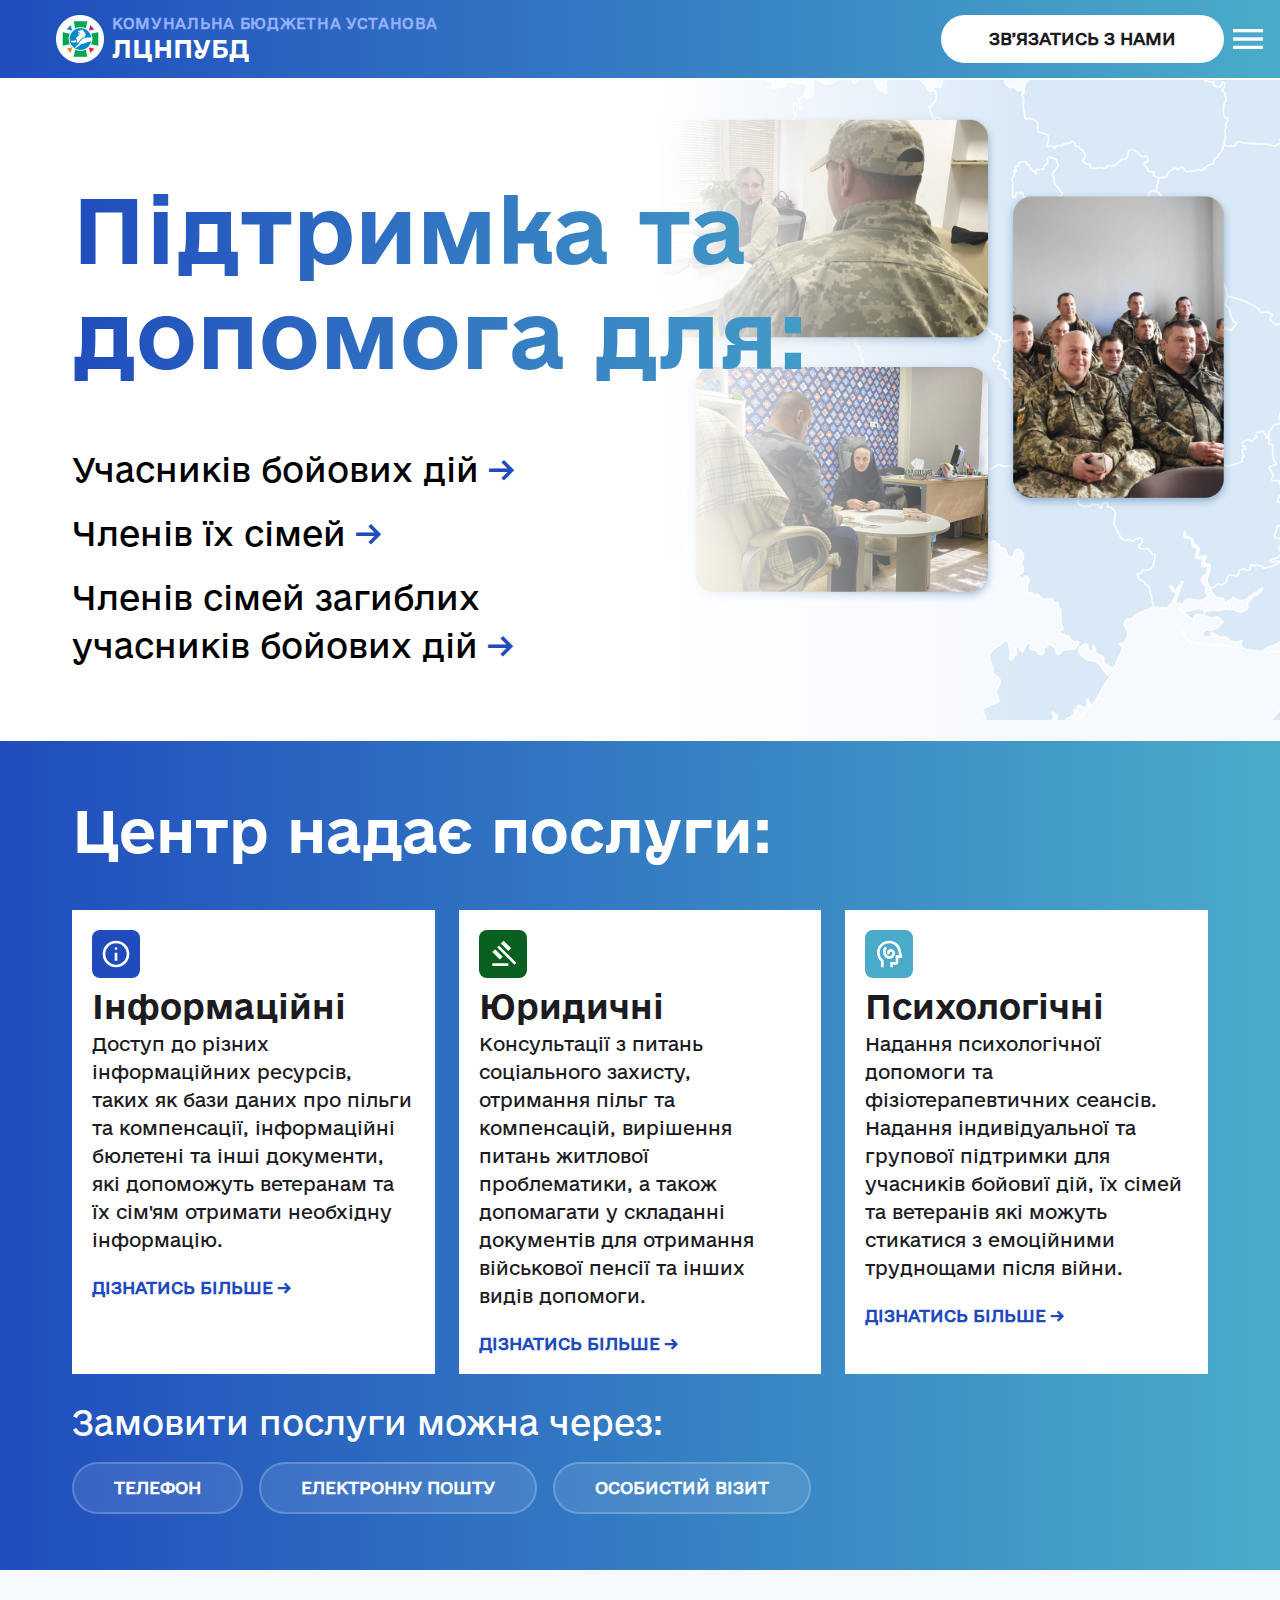
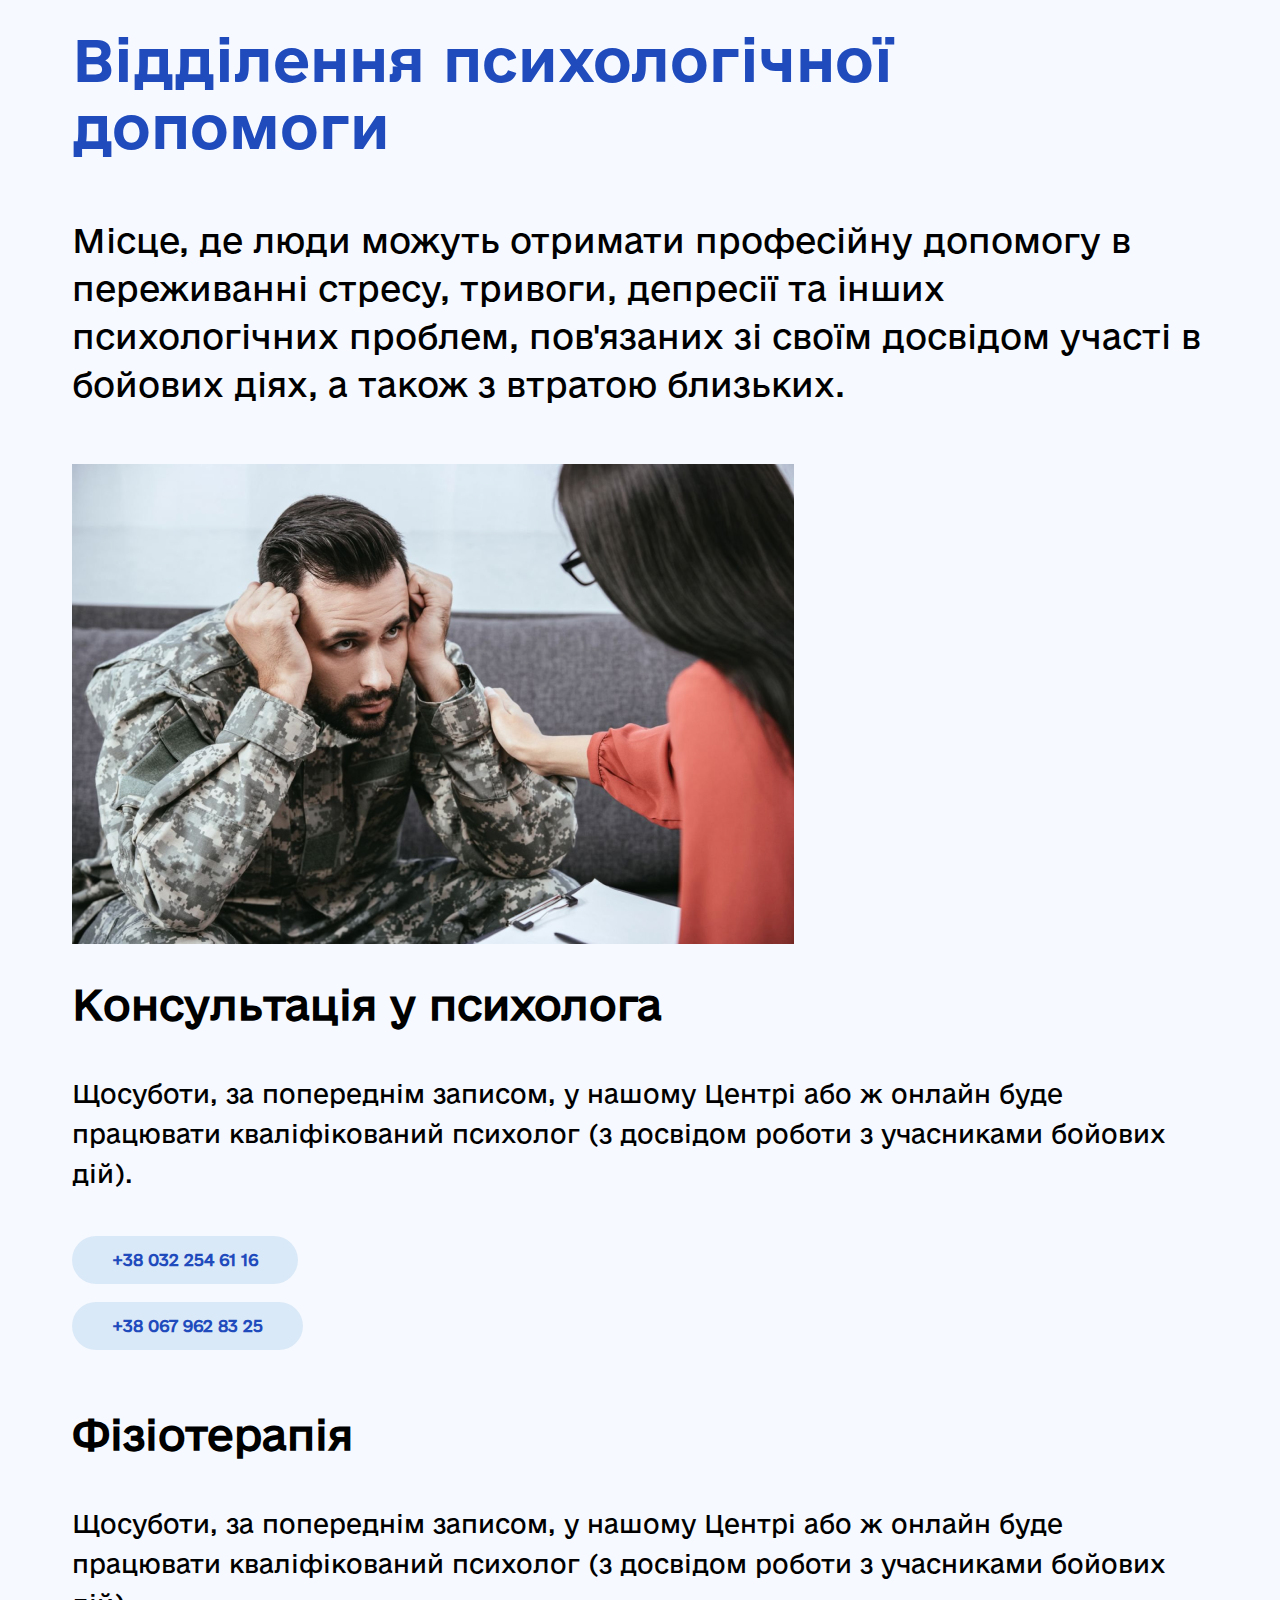
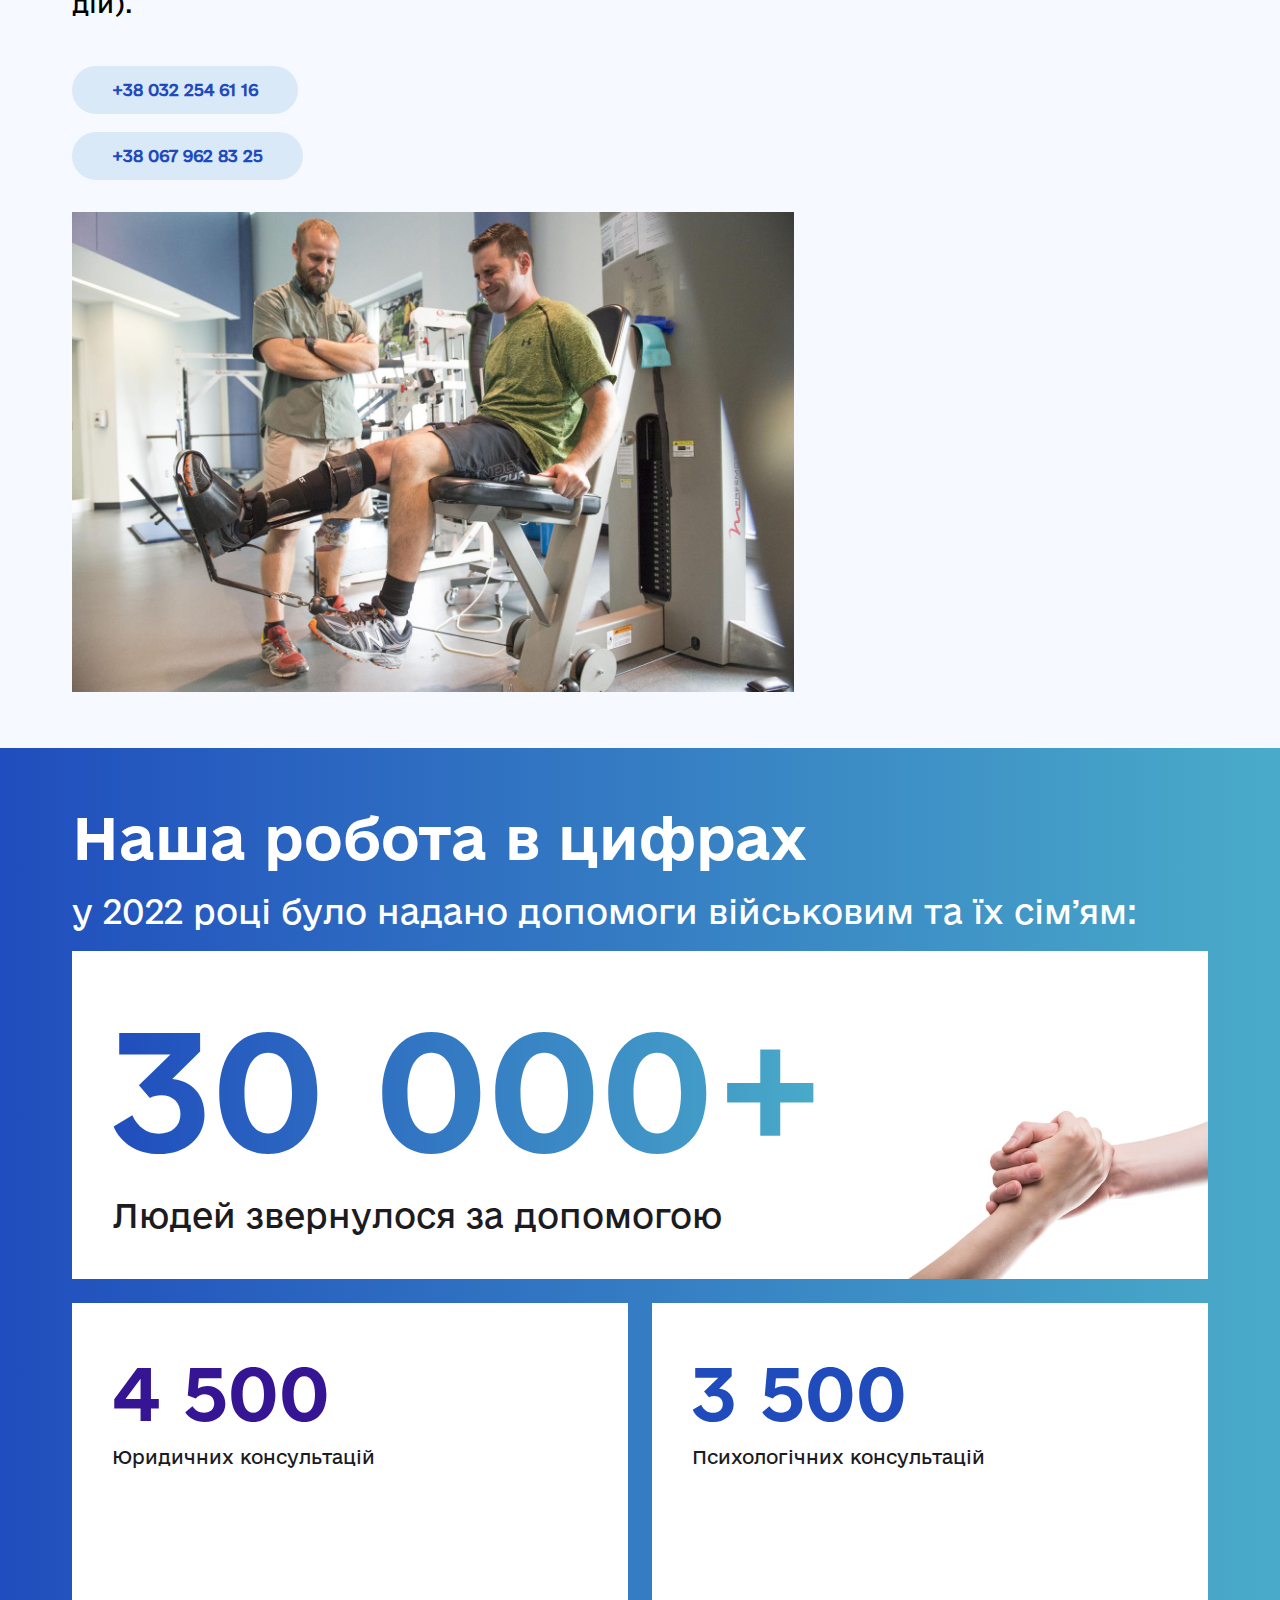
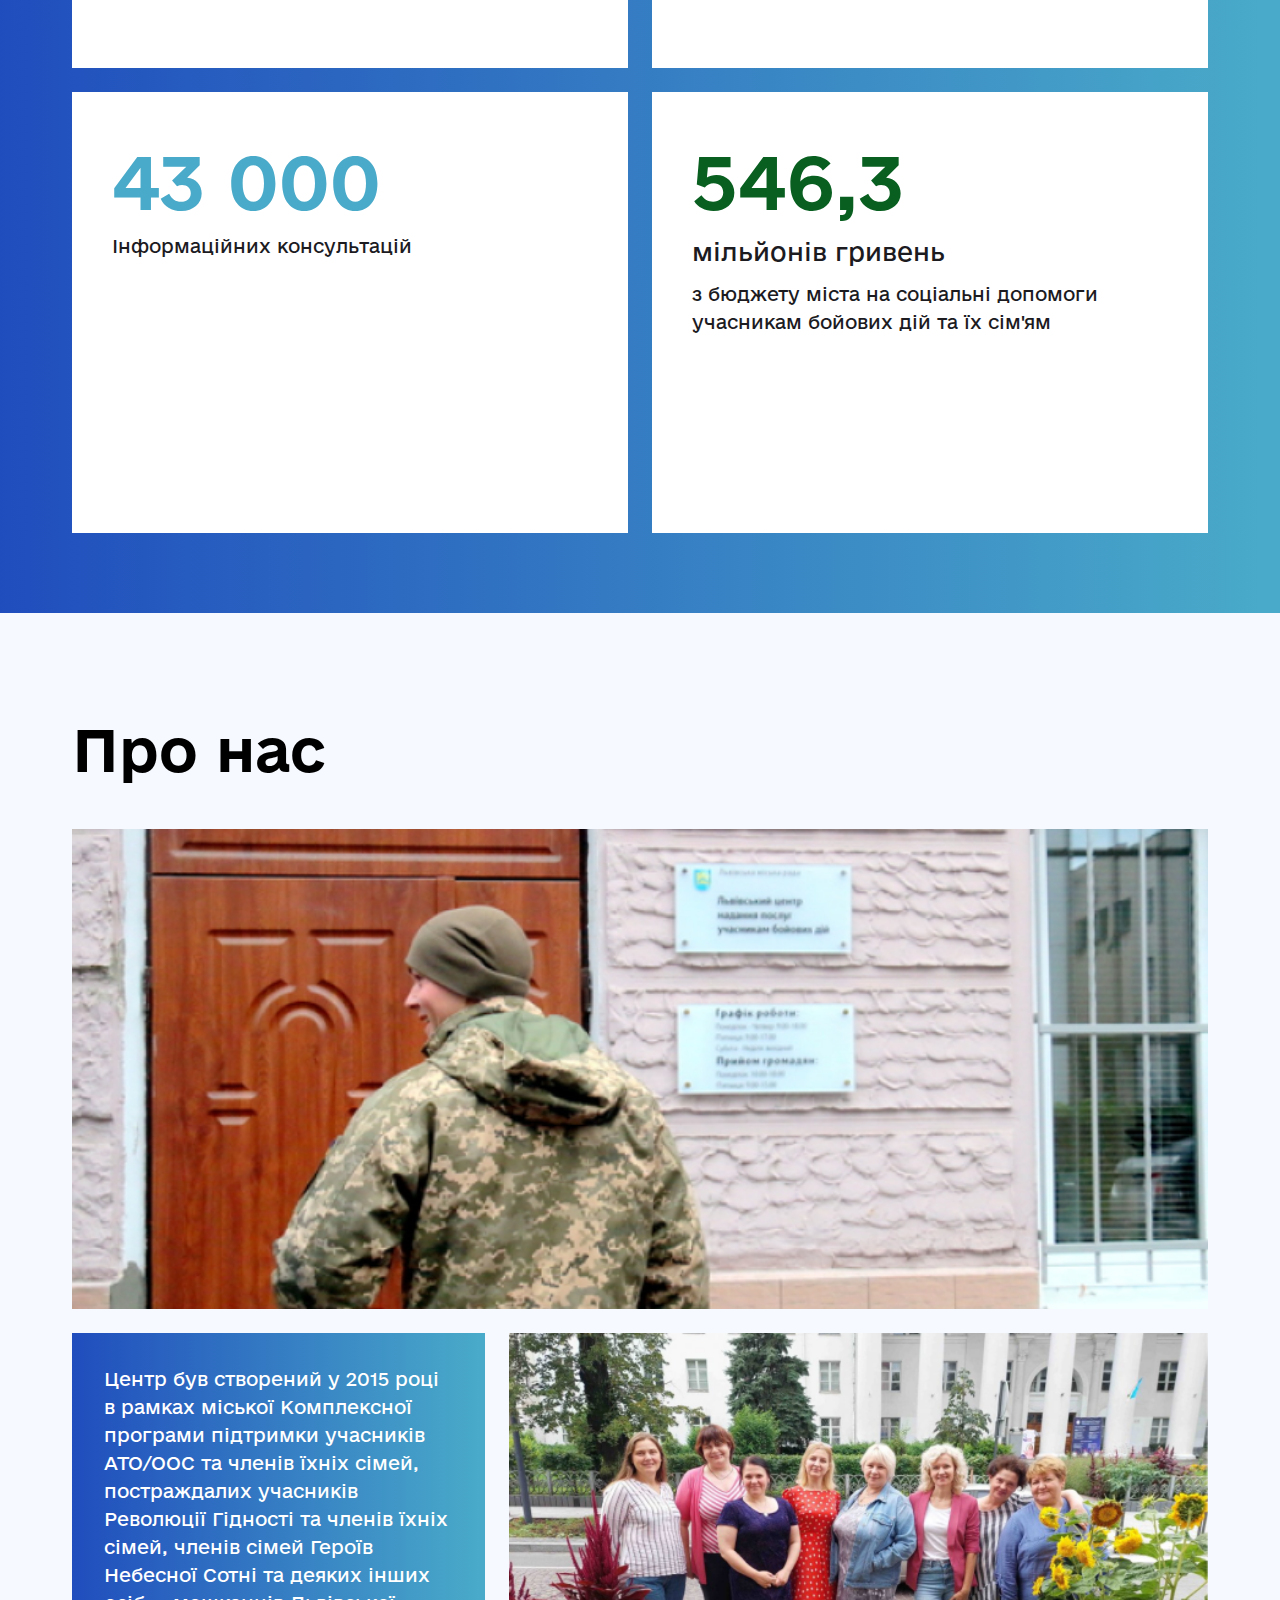
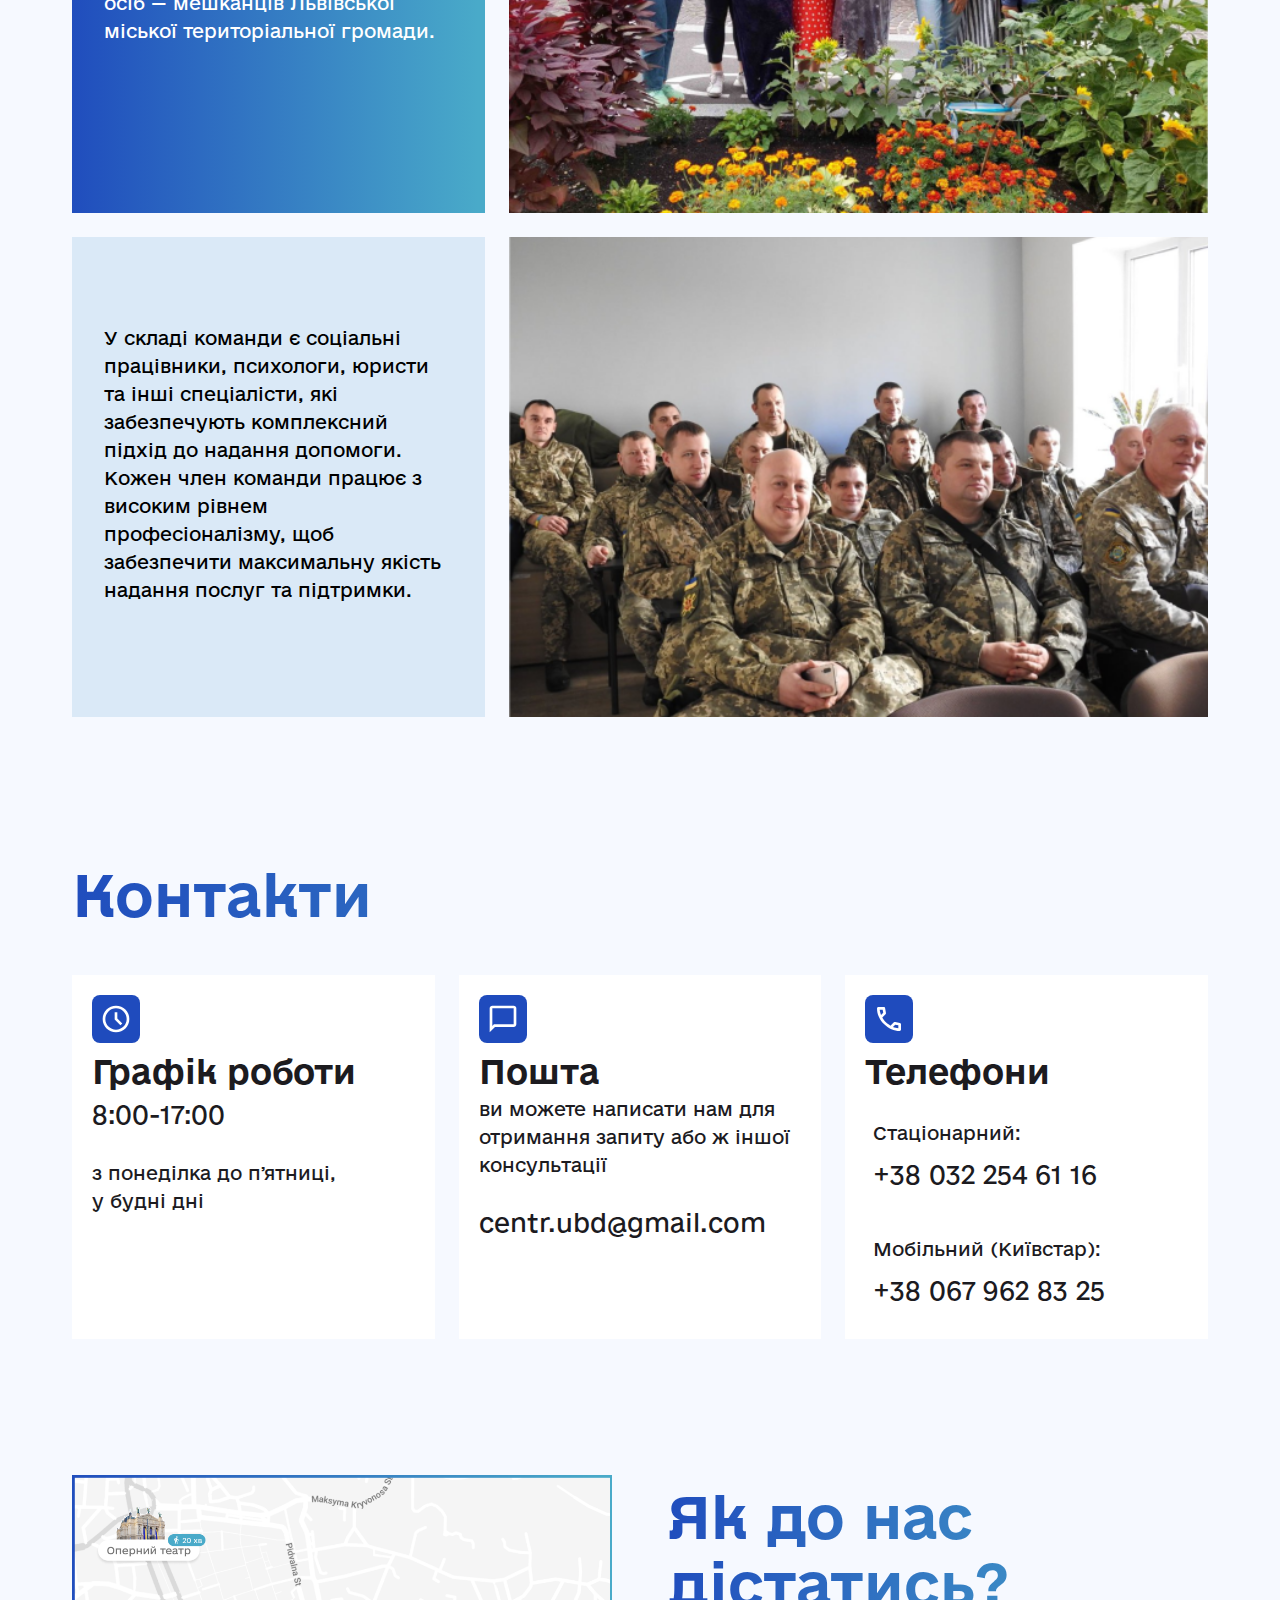
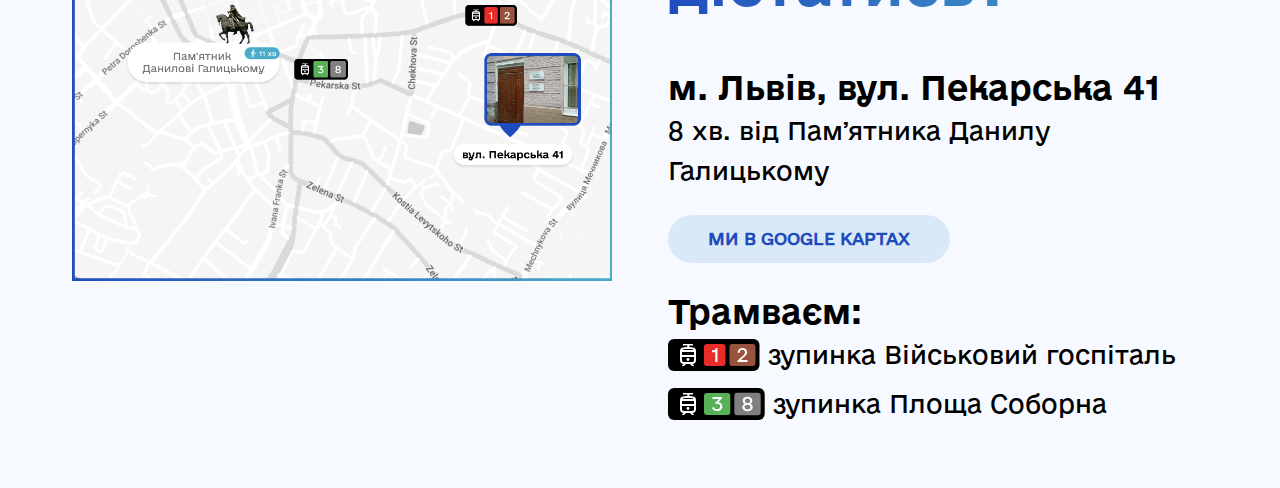
==== index.html @ 17f4f4d0 "Add files via upload" ====
<!DOCTYPE html>
<html lang="en">
<head>
    <meta charset="UTF-8">
    <meta name="viewport" content="width=device-width, initial-scale=1.0">
    <title>ЛЦНПУБД</title>
    <meta name="description" content="офіційний портал для ветеранів та їх родин. 
    Знайдіть всю необхідну інформацію про допомогу, соціальні послуги, реабілітацію та програми підтримки в Львові для тих, 
    хто віддав частину себе заради миру та безпеки нашої країни.">
    <link rel="stylesheet" href="./style.css">
    <script src="./main.js" defer></script>
</head>

<body>
    <header>
        <div id="logo">
            <img src="./assets /ic/Symbol.png" alt="logo" id="logo_symbol">
            <div id="logo_text">
                <p id="name_subtitle">КОМУНАЛЬНА БЮДЖЕТНА УСТАНОВА</p>
                <p id="name_title">Львівський центр надання послуг учасникам бойових дій</p>
            </div>
        </div>
        <div id="nav_left">
            <button id="header_button">Звʼязатись з нами</button>
            <img src="./assets /ic/Menu.png" alt="menu icon" class="menu-toggle" id="header_menu"> 

            <nav role="navigation">
                <ul class="menu">
                  <li><a href="#services_section"><span>Сервіси</span></a></li>
                  <li><a href="#help_section"><span>Відділення психологічної допомоги</span></a></li>
                  <li><a href="#stats_section"><span>Статистика</span></a></li>
                  <li><a href="#about_section"><span>Про нас</span></a></li>
                  <li><a href="#contact_section"><span>Контакти</span></a></li>
                  <li><a href="#"><span>Приклад таблиці</span></a></li>
                  <li><a href="./form.html"><span>Форма</span></a></li>
                </ul>
              </nav>
        </div>


    </header>

    <main>
        <section id="main_section"> 
            <h1> Підтримка та допомога для:</h1>
            <ul id="list">
                <li>Учасників бойових дій <span>→</span> </li>
                <li>Членів їх сімей <span>→</span></li>
                <li>Членів сімей загиблих 
                    учасників бойових дій <span>→</span>  </li>
                </ul>

                <div id="white_gradient"></div>

            <img src="./assets / images/hero-map.png" alt="map"> 
        </section>

        <section id="services_section">
            <h2>Центр надає послуги:</h2>

            <div class="cards">
                <div class="card">
                        <div class="card_header">
                            <div class="card-icon" id="info_icon">
                                <img src="./assets /icons/info.svg">
                            </div>
                            <h4>Інформаційні</h4>
                        </div>
                    <p class="small_text">
                        Доступ до різних інформаційних ресурсів,  
                        таких як бази даних про пільги та компенсації, інформаційні бюлетені та інші документи, 
                        які допоможуть ветеранам та їх сім'ям отримати необхідну інформацію.
                    </p>
                    <button>Дізнатись більше →</button>
                </div>

                <div class="card">
                    <div class="card_header">
                        <div class="card-icon" id="legal_icon">
                            <img src="./assets /icons/gavel.svg">
                        </div>
                        <h4>Юридичні</h4>
                    </div>
                    <p class="small_text">
                        Консультації з питань соціального захисту, 
                        отримання пільг та компенсацій, вирішення питань житлової проблематики, 
                        а також допомагати у складанні документів для отримання військової пенсії 
                        та інших видів допомоги.
                    </p>
                    <button>Дізнатись більше →</button>
                </div>

                <div class="card">
                    <div class="card_header">
                        <div class="card-icon" id="psy_icon">
                            <img src="./assets /icons/cognition.svg">
                        </div>
                        <h4>Психологічні</h4>
                    </div>  
                    <p class="small_text">
                        Надання психологічної допомоги та фізіотерапевтичних сеансів. 
                        Надання індивідуальної та групової підтримки для учасників бойовиї дій, 
                        їх сімей та ветеранів які можуть стикатися з емоційними труднощами після війни.
                    </p>
                    <button>Дізнатись більше →</button>
                </div>    
            </div>

            <div>
                <p class="large_text">Замовити послуги можна через:</p>
                
                <div class="buttons">
                    <button>Телефон</button>
                    <button>Електронну пошту</button>
                    <button>Особистий візит</button>
                </div>
            </div>

        </section>

        <section id="help_section">
            <h2>Відділення психологічної допомоги</h2>
            <p  class="large_text">Місце, де люди можуть отримати професійну допомогу в переживанні стресу, 
                тривоги, депресії та інших психологічних проблем, 
                пов'язаних зі своїм досвідом участі в бойових діях, 
                а також з втратою близьких.
            </p>

            <div class="tile_block">
                <img src="./assets / images/mental-help.png" alt="mental help" >
                <div>
                    <h3>Консультація у психолога</h3>
                    <p>
                        Щосуботи, за попереднім записом, у нашому Центрі або ж онлайн 
                        буде працювати кваліфікований психолог 
                        (з досвідом роботи з учасниками бойових дій). 
                    </p>
                    <div class="buttons">
                        <button>+38 032 254 61 16</button>
                        <button>+38 067 962 83 25</button>
                    </div>
                </div>
            </div>
            
            <div  class="tile_block">
                <img src="./assets / images/train1.jpeg" alt="training">
                <div>
                    <h3>Фізіотерапія</h3>
                    <p>
                        Щосуботи, за попереднім записом, у нашому Центрі 
                        або ж онлайн буде працювати кваліфікований психолог 
                        (з досвідом роботи з учасниками бойових дій).
                    </p>
                    <div class="buttons">
                        <button>+38 032 254 61 16</button>
                        <button>+38 067 962 83 25</button>
                    </div>
                </div>
            </div>
        </section>

        <section id="stats_section">
            <h2>Наша робота в цифрах</h2>
            <p class="large_text">у 2022 році було надано допомоги військовим та їх сімʼям:</p>

            <div class="cards">
                <div class="stat_cards" id="stat1">
                    <h3>30 000+</h3>
                    <p class="large_text">Людей звернулося за допомогою</p>
                </div>
                    <div class="stat_cards" id="stat2">
                        <h3>4 500</h3>
                        <p class="small_text">Юридичних консультацій</p>
                    </div>

                    <div class="stat_cards" id="stat3">
                        <h3>3 500</h3>
                        <p class="small_text">Психологічних консультацій</p>
                    </div>

                    <div class="stat_cards" id="stat4">
                        <h3>43 000</h3>
                        <p class="small_text">Інформаційних консультацій</p>
                    </div>

                <div class="stat_cards" id="stat5">
                    <h3>546,3</h3>
                    <p>мільйонів гривень</p>
                    <p class="small_text">з бюджету міста на соціальні допомоги учасникам бойових дій та їх сім'ям</p>
                </div>
            </div>
        </section>

        <section id="about_section">
            <h2>Про нас</h2>
            <div class="cards">
                    <img src="./assets / images/door.png">
                    <div id="card1">
                        <p class="small_text">
                            Центр був створений у 2015 році в рамках міської 
                            Комплексної програми підтримки учасників АТО/ООС та членів їхніх сімей, 
                            постраждалих учасників Революції Гідності та членів їхніх сімей, 
                            членів сімей Героїв Небесної Сотні та деяких інших осіб 
                            — мешканців Львівської міської територіальної громади.
                        </p>
                    </div>

                    <img src="./assets / images/team.png">
                    <div id="card2">
                        <p class="small_text">
                            У складі команди є соціальні працівники, психологи, 
                            юристи та інші спеціалісти, які забезпечують комплексний підхід до надання допомоги. 
                            Кожен член команди працює з високим рівнем професіоналізму, 
                            щоб забезпечити максимальну якість надання послуг та підтримки.
                        </p> 
                    </div>
                    <img src="./assets / images/audience.png">
            </div>
        </section>
        
    </main>

    <footer>
        <section id="contact_section">
            <h2>Контакти</h2>

            <div class="cards">
                <div class="card">
                    <div class="card_header">
                        <div class="card-icon" id="info_icon">
                            <img src="./assets /icons/schedule.svg">
                        </div>
                        <h4>Графік роботи</h4>
                    </div>
                    <p>8:00-17:00</p>
                    <p class="small_text">з понеділка до пʼятниці, </br>у будні дні</p>
                </div>

                <div class="card">
                    <div class="card_header">
                        <div class="card-icon" id="info_icon">
                            <img src="./assets /icons/chat_bubble.svg">
                        </div>
                        <h4>Пошта</h4>
                    </div>
                    
                    <p class="small_text">ви можете написати нам для отримання запиту 
                        або ж іншої консультації</p>
                    <p>centr.ubd@gmail.com</p>
                </div>

                <div class="card">
                    <div class="card_header">
                        <div class="card-icon" id="info_icon">
                            <img src="./assets /icons/call.svg">
                        </div>
                        <h4>Телефони</h4>
                    </div>
                    <div id="phones">
                        <div>
                            <p class="small_text">Стаціонарний:</p>
                            <p>+38 032 254 61 16</p>
                        </div>
                        <div>
                            <p class="small_text">Мобільний (Київстар):</p>
                            <p>+38 067 962 83 25</p>
                        </div>
                    </div>
                </div>
             </div>

        </section>

        <section id="direction_section">
            <img src="./assets / images/lviv-map.png" width="400px">
            <div>
                <h2>Як до нас дістатись?</h2>
                <h4>м. Львів, вул. Пекарська 41 </h4>
                <p>8 хв. від Памʼятника Данилу Галицькому</p>
                <button>Ми в Google Картах</button>

                <div id="trams">
                    <h4>Трамваєм:</h4>
                    <div>
                        <img src="./assets /icons/spot1.svg">
                        <p>зупинка Військовий госпіталь</p>
                    </div>
                    <div>
                        <img src="./assets /icons/spot2.svg">
                        <p>зупинка Площа Соборна</p>
                    </div>   
                </div>
            </div>
        </section>

    </footer>
    
</body>

</html>
---- style.css ----
@font-face {
  font-family: 'e-Ukraine Head';
  src: url(./font//e-UkraineHead-Thin.otf);
  src: url(./font/e-UkraineHead-Light.otf);
  src: url(./font/e-UkraineHead-LOGO.otf);
  src: url(./font/e-UkraineHead-Medium.otf);
  src: url(./font/e-UkraineHead-Regular.otf);
  src: url(./font/e-UkraineHead-Bold.otf);
}

@font-face {
  font-family: e-Ukraine;
  src: url(./font/e-Ukraine-UltraLight.otf);
  src: url(./font//e-Ukraine-Bold.otf);
  src: url(./font/e-Ukraine-Light.otf);
  src: url(./font/e-Ukraine-Medium.otf);
  src: url(./font/e-Ukraine-Regular.otf);
}


:root {
    --black: rgba(28, 27, 31, 1);
    --white: rgba(255, 255, 255, 1);
    --blue: rgba(31, 75, 189, 1);
    --teal: rgba(73, 170, 201, 1);
    --green: rgba(8, 95, 32, 1);
    --light-blue: rgba(218, 233, 247, 1);
    --purple: rgba(53, 21, 148, 1);
    --white-alpha10: rgba(255, 255, 255, 0.1);
    --white-alpha20: rgba(255, 255, 255, 0.2);
    --shadow: 0px 4px 8px 0px rgba(0, 0, 0, 0.05);
    --Gradient: linear-gradient(270deg, #49AAC9 1.65%, #1F4BBD 102.49%);
    background-color: #F6F9FF;
}

h1 {
    font-family: 'e-Ukraine Head';
    font-size: 5.5rem; /* 88px */
    font-weight: 700; 
    color: var(--blue);
  }
  
  h2 {
    font-family: 'e-Ukraine Head';
    font-size: 3.5rem; /* 64px */
    font-weight: 400; 
  }
  
  h3 {
    font-family: e-Ukraine;;
    font-size: 2.5rem; /* 40px */
    font-weight: 700; 
    line-height: 56px;
  }
  
  h4 {
    font-family: 'e-Ukraine Head';
    font-size: 2rem; /* 32px */
    font-weight: 700; 
    line-height: 48px;
    margin: 0px;
  }
  
  .large_text, ul {
    font-family: e-Ukraine;;
    font-size: 2rem; /* 32px */
    font-weight: 400; 
    line-height: 48px;
    margin-bottom: 16px;
  }
  
.small_text {
    font-family: e-Ukraine;
    font-size: 1.125rem; /* 18px */
    font-weight: 100; 
    line-height: 28px;
  }
  
 button {
    font-family: e-Ukraine;
    font-size: 1rem; /* 16px */
    font-weight: bolder; 
    text-transform: uppercase;
    line-height: 20px;
    letter-spacing: 0.07;
  }
  
p {
    font-family: e-Ukraine;;
    font-size: 1.5rem; /* 24px */
    font-weight: 300; 
    line-height: 40px;
  }
  
  html, body {
    margin: 0;
    padding: 0;
  }

/* 🧢 ––––––––––––––––––––––––––––––––––––––––––––Header Settings */

div {
    box-sizing: border-box;
  }

header {
    background: var(--Gradient);
    height: 80px;
    width: 100%;

    box-sizing: border-box;

    display: flex;
    align-items: center;
    justify-content: space-between;
    color: white;
    padding-right: 56px;
    padding-left: 56px;  
    flex: 1;
    
    position: fixed;
    z-index: 1000; /* Ensure the header is above other content */ 

    border-bottom: 2px solid var(--white); 
}

header > * {
  flex-grow: 0;
  flex-shrink: 0;
}

#nav_left {
    display: flex;
    gap: 16px;
    align-items: center;
    
}

#logo_symbol {
    height: 48px;
}

#logo_text {
    padding-top: 8px;
    margin: 0px;
    height: 48px;
    align-self: center;

}

#logo {
    display: flex;
    align-items: center;
    gap: 8px;
    justify-content: center;
    flex-shrink: 0;
}

#name_subtitle {
    color: #95B1FD;
    font-family: e-Ukraine;
    font-size: 14px;
    font-style: normal;
    font-weight: 700;
    line-height: 10%;
    letter-spacing: 0.7px;
    
}

#name_title {
    color: var(--White, #FFF);
    font-family: "e-Ukraine Head";
    font-size: 24px;
    font-style: normal;
    font-weight: 500;
    line-height: 10%;
}

#header_button {
    color: var(--black);
    background-color: var(--white);
    border: 0px;
    border-radius: 40px;

    display: inline-flex;
    padding: 0px 48px 0px 48px;
    justify-content: center;
    align-items: center;
    gap: 8px;

    height: 48px;   
    min-width: 272px;
    float: right;
}   

#header_menu {
    height: 40px;
    width: 40px;
    flex-shrink: 0;
}

section {
    padding: 56px 72px;
}


/* 🦸 ––––––––––––––––––––––––––––––––––––––––––––Main Section */

#main_section {
  position: relative;
}

#main_section > img {
  position: absolute;
  height: 80vh;
  
  right: 0; 
  top: 0; 
  z-index: -100;
}

#white_gradient {
  position: absolute;
  height: 100vh;
  width: 80%;
  
  left: 0; 
  top: 0; 
  z-index: -50;

  background: linear-gradient(90deg, #FFF 64%, rgba(255, 255, 255, 0) 100%);
}


#main_section > h1 {
  max-width: 880px;
  margin-top: 120px;
  margin-left: 0;

  background: var(--Gradient, linear-gradient(270deg, #49AAC9 1.65%, #1F4BBD 102.49%));
  background-clip: text;
  -webkit-background-clip: text;
  -webkit-text-fill-color: transparent;
}

#main_section > ul 
{
  list-style-type: none;
  margin-left: 0;
  padding-left: 0;
  max-width: 480px;
  display: flex;
  flex-direction: column;
  gap: 16px;
}

#main_section span {
  color: var(--blue);
}

/* 📜 ––––––––––––––––––––––––––––––––––––––––––––Services Section */

#services_section {
    height: fit-content;
    background: var(--Gradient);
    color: var(--white);
}

#services_section > * {
  margin-top: 0;
  margin-left: 0;
}

#services_section .cards {
  display: flex;
  flex-wrap: wrap;
  flex-direction: row;
  justify-content: flex-start;
  align-items: stretch;
  gap: 24px;
  padding-bottom: 24px;
}

#services_section .card {
  background-color: var(--white);
  color: var(--black);
  flex-basis: calc(33.333% - 20px); /* Adjust the spacing between the services */
  padding: 20px;
  display: flex;
  flex-wrap: wrap;
  flex-direction: column;
  flex-basis: 400px;
  flex: 1;
  min-width: 320px;
}

#services_section .card button {
  color: var(--blue);
  background-color: var(--white);
  border: none;
  align-self: flex-start;
  padding: 0px;
}

#services_section .buttons {
  display: flex;
  flex-wrap: wrap;
  gap: 16px;
}


#services_section .buttons > button {
  color: var(--white);
  background-color: var(--white-alpha10);
  border: 2px solid;
  border-color: var(--white-alpha20);
  border-radius: 40px;
  padding: 14px 40px;
}

.card-icon img {
  height: 32px;
  width: 32px;
  padding: 8px;
  background-color: var(--blue);
  border-radius: 8px;
  flex: 0;
}

#legal_icon img { background-color: var(--green);}
#psy_icon img { background-color: var(--teal);}




/* 🧠––––––––––––––––––––––––––––––––––––––––––––Centr */

#help_section {
  display: flex;
  flex-wrap: wrap;
  gap: 56px;
}

#help_section > * {
  margin-top: 0;
  margin-bottom: 0px;
  margin-left: 0;
  box-sizing: border-box;
}

#help_section h2 {
  color: var(--blue);
  margin-bottom: 0px;
}

#help_section button {
  color: var(--blue);
  background-color: var(--light-blue);
  border: 0px;
  border-radius: 40px;
  padding: 14px 40px;
}

.tile_block {
  display: flex;
  align-items: flex-start;
  align-content: flex-start;
  gap: 32px;
  align-self: stretch;
  flex-wrap: wrap;
}

.tile_block div {
  display: flex;
  min-width: 560px;
  flex-direction: column;
  align-items: flex-start;
  gap: 18px;
  flex: 1 0 0;
}

.tile_block img {
  width: 722px;
  height: 480px;
  max-width: 722px;
}

#help_section h3, p {
  margin: 0px;
  margin-bottom: 24px;
}

#help_section > .tile_block > img[alt="training"] {
  order: 1;
}




/* 👨‍🏫––––––––––––––––––––––––––––––––––––––––––––stats */

#stats_section {
    background: var(--Gradient);
    display: flex;
    flex-wrap: wrap;
    color: var(--white);
}

#stats_section > * {
  margin-top: 0;
  margin-left: 0;
  box-sizing: border-box;
}

#stats_section h2 {
  margin-bottom: 16px;
}

#stats_section .cards {
  display: flex;
  flex-wrap: wrap;
  flex-direction: row;
  justify-content: flex-start;
  align-items: stretch;
  gap: 24px;
  padding-bottom: 24px;
}

.stat_cards {
  display: flex;
  min-width: 420px;
  height: fill;
  padding: 46px 51px 197px 40px;
  flex-direction: column;
  align-items: flex-start;
  gap: 8px;
  flex: 1 0 0;
  color: var(--black);
  background-color: var(--white);
}

#stat1 { 
  min-width: 872px;
  flex: 1 0 0;
  display: flex;
  flex-direction: column;
  align-self: stretch;

  padding: 40px;

  background-image: url('./assets / images/hands.png'); /* Replace with your image path */
  background-repeat: no-repeat; /* Prevents the image from repeating */
  background-position: right bottom; /* Aligns the image to the right, vertically centered */
  background-size: 20rem; /* Adjusts the size of your background image to fit within the container */
}

#stat1 h3 {
  font-family: "e-Ukraine Head";
  font-size: 160px;
  font-style: normal;
  font-weight: 700;
  line-height: normal;

  margin: 0px;

  background: var(--Gradient, linear-gradient(270deg, #49AAC9 1.65%, #1F4BBD 102.49%));
  background-clip: text;
  -webkit-background-clip: text;
  -webkit-text-fill-color: transparent;
}

.stat_cards h3 {
  font-family: "e-Ukraine Head";
  font-size: 72px;
  font-style: normal;
  font-weight: 700;
  line-height: normal;
  margin: 0px;
  padding: 0px;
}

.stat_cards p {
  margin: 0px;
  padding: 0px;
}

 #stat2 h3 { color: var(--purple); }
 #stat3 h3 { color: var(--blue); }
 #stat4 h3 { color: var(--teal); }
 #stat5 h3 { color: var(--green); }

/* ––––––––––––––––––––––––––––––––––––––––––––About */

#about_section .cards {
  display: flex;
  flex-wrap: wrap;
  flex-direction: row;
  justify-content: flex-start;
  align-items: stretch;
  gap: 24px;
  padding-bottom: 24px;
} 

#about_section .cards > * {
  display: flex;
  flex-wrap: wrap;
  flex-direction: column;
  flex-basis: 560px;
  flex: 2;
  max-height: 480px;
}

#about_section #card1 {
  display: flex;
  flex-direction: column;
  align-items: flex-start;
  gap: 32px;
  align-self: stretch;

  flex: 1;

  background: var(--Gradient, linear-gradient(270deg, #49AAC9 1.65%, #1F4BBD 102.49%));
  color: var(--white);
  padding: 32px;
  min-width: 400px;
}

#about_section #card2 {
  display: flex;
  padding: 32px 32px 35px 32px;
  justify-content: center;
  align-items: center;
  flex: 1;

  background: var(--light-blue);
  min-width: 320px;
}

#about_section .cards img {
  object-fit: cover;
  object-position: center;
}


/* ––––––––––––––––––––––––––––––––––––––––––––Contacts */

#contact_section h2 {
  background: var(--Gradient, linear-gradient(270deg, #49AAC9 1.65%, #1F4BBD 102.49%));
  background-clip: text;
  -webkit-background-clip: text;
  -webkit-text-fill-color: transparent;

  margin-top: 0px;
  padding-top: 8px;
}


#contact_section .cards {
  display: flex;
  flex-wrap: wrap;
  flex-direction: row;
  justify-content: flex-start;
  align-items: stretch;
  gap: 24px;
  padding-bottom: 24px;
} 

#contact_section .cards > * {
  display: flex;
  flex-wrap: wrap;
  flex-direction: column;
  flex-basis: 560px;
  flex: 2;
  max-height: 480px;
  background-color: var(--white);
}

#contact_section .card {
  background-color: var(--white);
  color: var(--black);
  flex-basis: calc(33.333% - 20px); /* Adjust the spacing between the services */
  padding: 20px;
  display: flex;
  flex-wrap: wrap;
  flex-direction: column;
  flex-basis: 400px;
  flex: 1;
  min-width: 340px;
}

#phones {
  margin-top: 16px;
  display: flex;
  flex-wrap: wrap;
  flex-direction: row;
  justify-content: flex-start;
  align-items: stretch;
  gap: 24px;
}

#phones * {
  margin: 0px;
  padding: 4px;
}

 #direction_section {
  display: flex;
  flex-wrap: wrap;
  gap: 56px;
  align-items: start;
 }


 #direction_section h2 {
  background: var(--Gradient, linear-gradient(270deg, #49AAC9 1.65%, #1F4BBD 102.49%));
  background-clip: text;
  -webkit-background-clip: text;
  -webkit-text-fill-color: transparent;

  margin-top: 0px;
  padding-top: 8px;
}

#direction_section > * {
  display: flex;
  flex-wrap: wrap;
  flex-direction: column;
  flex-basis: 560px;
  flex: 2;
}

#direction_section img {
  object-fit:scale-down;
  object-position: center;
}

#direction_section button {
  color: var(--blue);
  background-color: var(--light-blue);
  border: 0px;
  border-radius: 40px;
  padding: 14px 40px;
  width: fit-content;
  margin-bottom: 24px;
}

#trams div {
  display: flex;
  gap: 8px;
  align-items: center;
  padding-bottom: 8px;
}

#trams div > * {
margin: 0.1px;
}













@media (min-width: 319px) and (max-width: 720px) {
  

  h1 {
    font-family: 'e-Ukraine Head';
    font-size: 40px; /* 88px */
    font-weight: 700; 
    color: var(--blue);
  }
  
  h2 {
    font-family: 'e-Ukraine Head';
    font-size: 28px;
    font-weight: 400; 
  }
  
  h3 {
    font-family: e-Ukraine;
    font-size: 2rem; /* 40px */
    font-weight: 700; 
    line-height: 56px;
  }
  
  h4 {
    font-family: 'e-Ukraine Head';
    font-size: 24px;
    font-weight: 700; 
    line-height: 48px;
    margin: 0px;
  }
  
  .large_text, ul {
    font-family: e-Ukraine;
    font-size: 18px; /* 32px */
    font-weight: 400; 
    line-height: 24px;
    margin-bottom: 16px;
  }
  
.small_text {
    font-family: e-Ukraine;
    font-size: 0,75rem; /* 18px */
    font-weight: 300; 
    line-height: 28px;
  }
  
 button {
    font-family: e-Ukraine;
    font-size: 1rem; /* 16px */
    font-weight: 700; 
    text-transform: uppercase;
    line-height: 20px;
    letter-spacing: 0.07;
  }
  
p {
    font-family: e-Ukraine;
    font-size: 1rem; /* 24px */
    font-weight: 300; 
    line-height: 40px;
  }

  section {
    padding: 32px 16px;
}




/* 🧢 ––––––––––––––––––––––––––––––––––––––––––––Header Settings */

div {
  box-sizing: border-box;
}

header {
  background: var(--Gradient);
  height: 80px;
  width: 100%;
  box-sizing: border-box; /* This makes sure padding and borders are included within the 100% width */

  display: flex;
  align-items: center;
  justify-content: space-between;
  color: white;
  padding-right: 24px;
  padding-left: 24px;
  
  border-bottom: 2px solid var(--white);
}


#logo_text {
  padding-top: 20px;
  margin: 0px;
  height: 48px;
  align-self: center;

}

#logo {
  gap: 16px;
}

#name_subtitle {
  display: none;
}

#name_title {
  font-size: 32px;
}

#header_button {
display: none;
}   




/* 🦸 ––––––––––––––––––––––––––––––––––––––––––––Main Section */


#main_section > img {
  display: none;
}

#main_section > h1 {
  margin-top: 88px;
  margin-left: 0;
}


/* 🧠––––––––––––––––––––––––––––––––––––––––––––Centr */

#help_section {
  gap: 32px;
  min-width: auto;
  flex: 1;
  display: flex;
  flex-direction: column;
  align-self: stretch;
}


#help_section button {
  color: var(--blue);
  background-color: var(--light-blue);
  border: 0px;
  border-radius: 40px;
  padding: 14px 40px;
}

.tile_block {
  display: flex;
  align-items: flex-start;
  align-content: flex-start;
  gap: 40px;
  align-self: stretch;
  flex-wrap: wrap;
  width: 100%;
}

.tile_block div {
  display: flex;
  min-width: auto;
  flex-direction: column;
  align-items: flex-start;
  gap: 18px;
  flex: 1 0 0;
}

.tile_block img {
  width: 100%;
  height: auto;
}

#help_section p {
  line-height: 140%;
  margin-top: 0px;
  padding-top: 0px;
}

#help_section h3 {
  line-height: 140%;
  margin-top: 0px;
  padding-top: 0px;
}


.tile_block > div  {
  gap: 4px;
}



/* 👨‍🏫––––––––––––––––––––––––––––––––––––––––––––stats */


#stats_section .cards {
flex-direction: column;
}

.stat_cards {
min-width: 320px;
height: fill;
padding: 24px 40px 48px 40px;
gap: 8px;
flex: 1;
}

#stat1 { 
min-width: auto;
flex: 1 0 0;
display: flex;
flex-direction: column;
align-self: stretch;

padding: 40px;
background-size: 10rem; /* Adjusts the size of your background image to fit within the container */

}

#stat1 h3 {
font-size: 56px;
}

.stat_cards p {
margin: 0px;
padding: 0px;
}


/* ––––––––––––––––––––––––––––––––––––––––––––About */

#about_section .cards {
  display: flex;
  flex-wrap: wrap;
  flex-direction: row;
  justify-content: flex-start;
  align-items: stretch;
  gap: 24px;
  padding-bottom: 24px;
} 

#about_section .cards > * {
  display: flex;
  flex-wrap: wrap;
  flex-direction: column;
  flex-basis: 100%;
  max-width: 100%;
  flex: 2;
  max-height: 480px;
}

#about_section #card1 {
  display: flex;
  flex-direction: column;
  align-items: flex-start;
  gap: 32px;
  align-self: stretch;

  flex: 1;

  background: var(--Gradient, linear-gradient(270deg, #49AAC9 1.65%, #1F4BBD 102.49%));
  color: var(--white);
  padding: 32px;
  min-width: 100%;
}

#about_section #card2 {
  display: flex;
  padding: 32px 32px 35px 32px;
  justify-content: center;
  align-items: center;
  flex: 1;

  background: var(--light-blue);
  min-width: 100%;
}

#about_section .cards img {
  object-fit: cover;
  object-position: center;
  width: 100%;
}





#direction_section {
  display: flex;
  flex-wrap: wrap;
  gap: 56px;
  align-items: start;
 }


 #direction_section h2 {
  background: var(--Gradient, linear-gradient(270deg, #49AAC9 1.65%, #1F4BBD 102.49%));
  background-clip: text;
  -webkit-background-clip: text;
  -webkit-text-fill-color: transparent;

  margin-top: 0px;
  padding-top: 8px;
}

#direction_section h4 { font-size: 20px; }

#direction_section > * {
  display: flex;
  flex-wrap: wrap;
  flex-direction: column;
  flex-basis: 560px;
  flex: 2;
}

#direction_section img {
  max-width: 100%;
}

#trams h4 {
  margin-bottom: 16px;
}
#trams  {
  gap: 16px;
  align-items: flex-start;
  padding-bottom: 0px;
  margin-top: 16px;
}

#trams div {
  display: flex;
  flex-direction: column;
  gap: 8px;
  align-items: flex-start;
  padding-bottom: 8px;
}

#trams div > * {
margin: 0px;
}

}












nav {
  top: 0;
  right: 0;
  z-index: 1;
  width: 100%;
  position: absolute;

  .menu {
    top: 0;
    left: 0;
    margin: 0;
    z-index: 1;
    width: 100%;
    background: var(--blue);
    padding: 3em 0 2em;
    position: absolute;
    transform: translateY(-100%);
    transition: transform 0.3s cubic-bezier(1,0.5,0,1);
    
    &.active {
      transform: translateY(0);
    }
    li {
      list-style: none;
      a {
        padding: 1em;
        color: #fff;
        display: block;
        background: none;
        line-height: 1em;
        font-size: 1.125em;
        text-align: center;
        text-decoration: none;
        transition: background 0.2s ease-in-out;
        span {
          /* border-bottom: 1px dotted #fff; */
          color: #FFF;
        }
        &:hover, &:focus, &:active {
          background: rgba(255,255,255,0.2);
        }
      }
    }
  }
}

.menu-toggle {
  z-index: 2;
  right: 12px;
  width: 22px;
  height: 4px; /*  If you have *{box-sizing:border-box} applied, you'll want to change this to 20px */
  padding: 8px 0;
  cursor: pointer;
  border-radius: 50%;
  position: absolute;
  span {
    height: 4px;
    display: block;
    overflow: hidden;
    text-indent: 100%;
    background: var(--blue);
    border-radius: 2px;
    white-space: nowrap;
    transition: background 0.3s ease-in-out;
  }
  &::before, &::after {
    left: 0;
    content: '';
    width: 22px;
    height: 4px;
    background: var(--blue);
    border-radius: 2px;
    position: absolute;
    transform-origin: center center;
    transition: width 0.2s ease-in-out, background 0.2s ease-in-out, transform 0.2s ease-in-out, top 0.2s ease-in-out, bottom 0.2s ease-in-out, left 0.2s ease-in-out, right 0.2s ease-in-out;
  }
  &::before {
    top: 0;
  }
  &::after {
    bottom: 0;
  }
  &.menu-open {
    span {
      background: rgba(255,255,255,0);
    }
    &::before {
      top: 8px;
      transform: rotate(-45deg);
    }
    &::after {
      bottom: 8px;
      transform: rotate(45deg);
    }
    &::before, &::after {
      width: 26px;
      background: #fff;
    }
    &:hover, &:focus, &:active {
      span {
        background: rgba(255,255,255,0);
      }
      &::before {
        top: 8px;
        left: -3px;
        transform: rotate(-45deg);
      }
      &::after {
        left: 9px;
        bottom: 8px;
        transform: rotate(45deg)
      }
      &::before, &::after {
        width: 18px;
      }
    }
  }
  &:hover, &:focus, &:active {
    span {
      background: rgba(255,255,255,0);
    }
    &::before {
      top: 8px;
      left: -3px;
      transform: rotate(45deg);
    }
    &::after {
      left: 9px;
      bottom: 8px;
      transform: rotate(-45deg)
    }
    &::before, &::after {
      width: 18px;
    }
  }
}

html {
  scroll-behavior: smooth;
}

:target {
  scroll-margin-top: 80px;
}
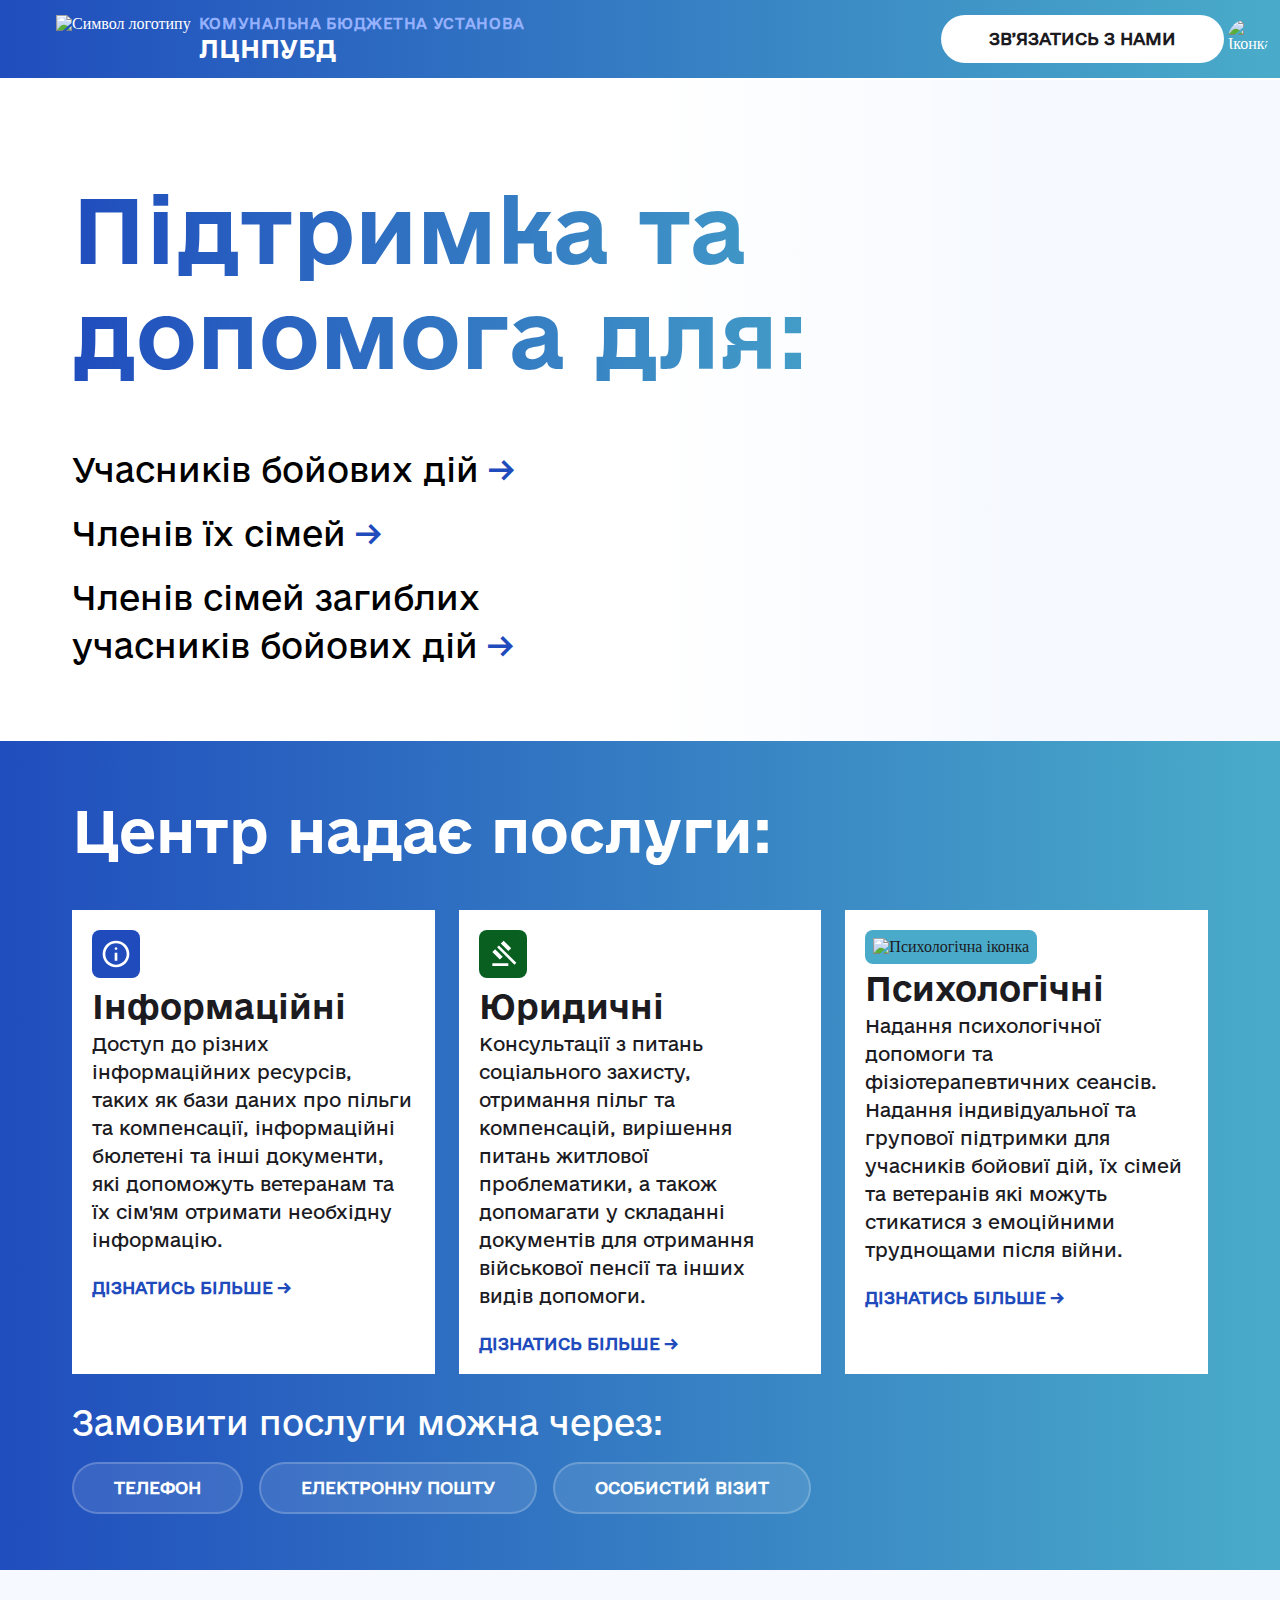
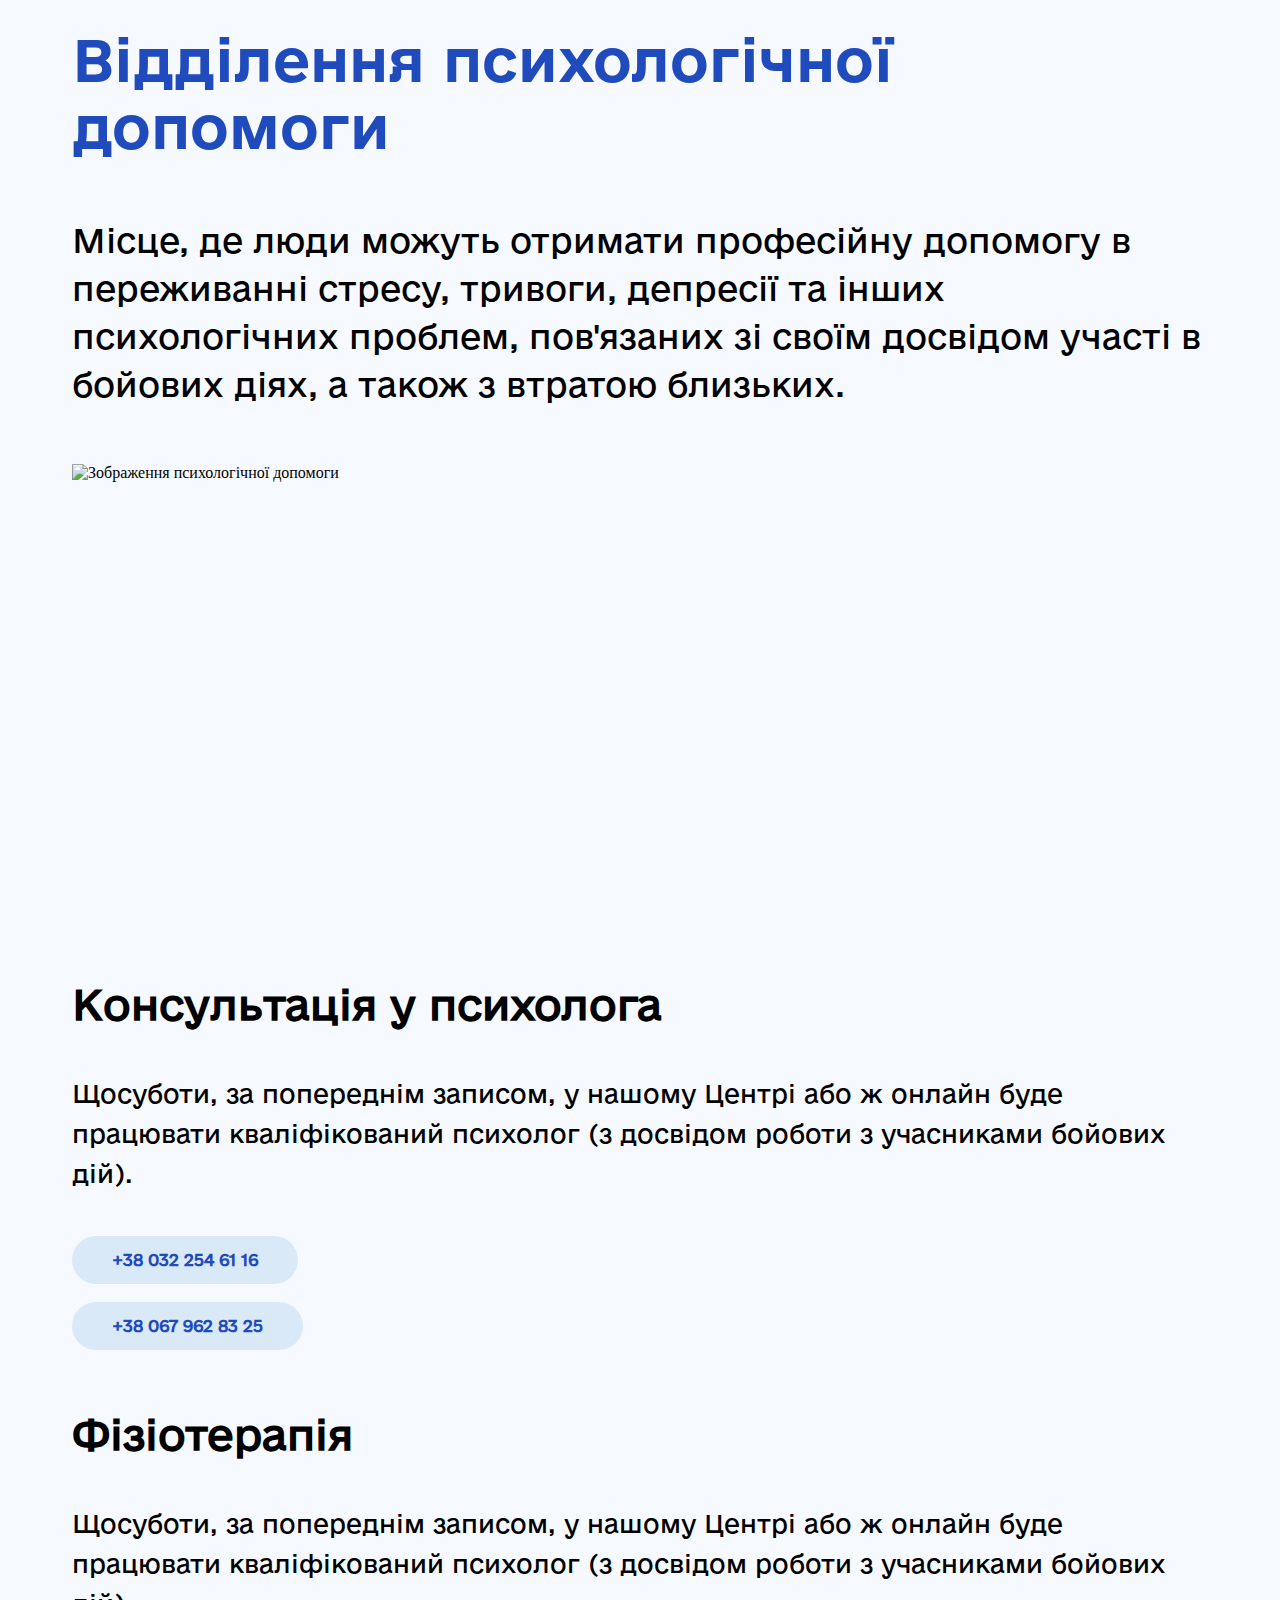
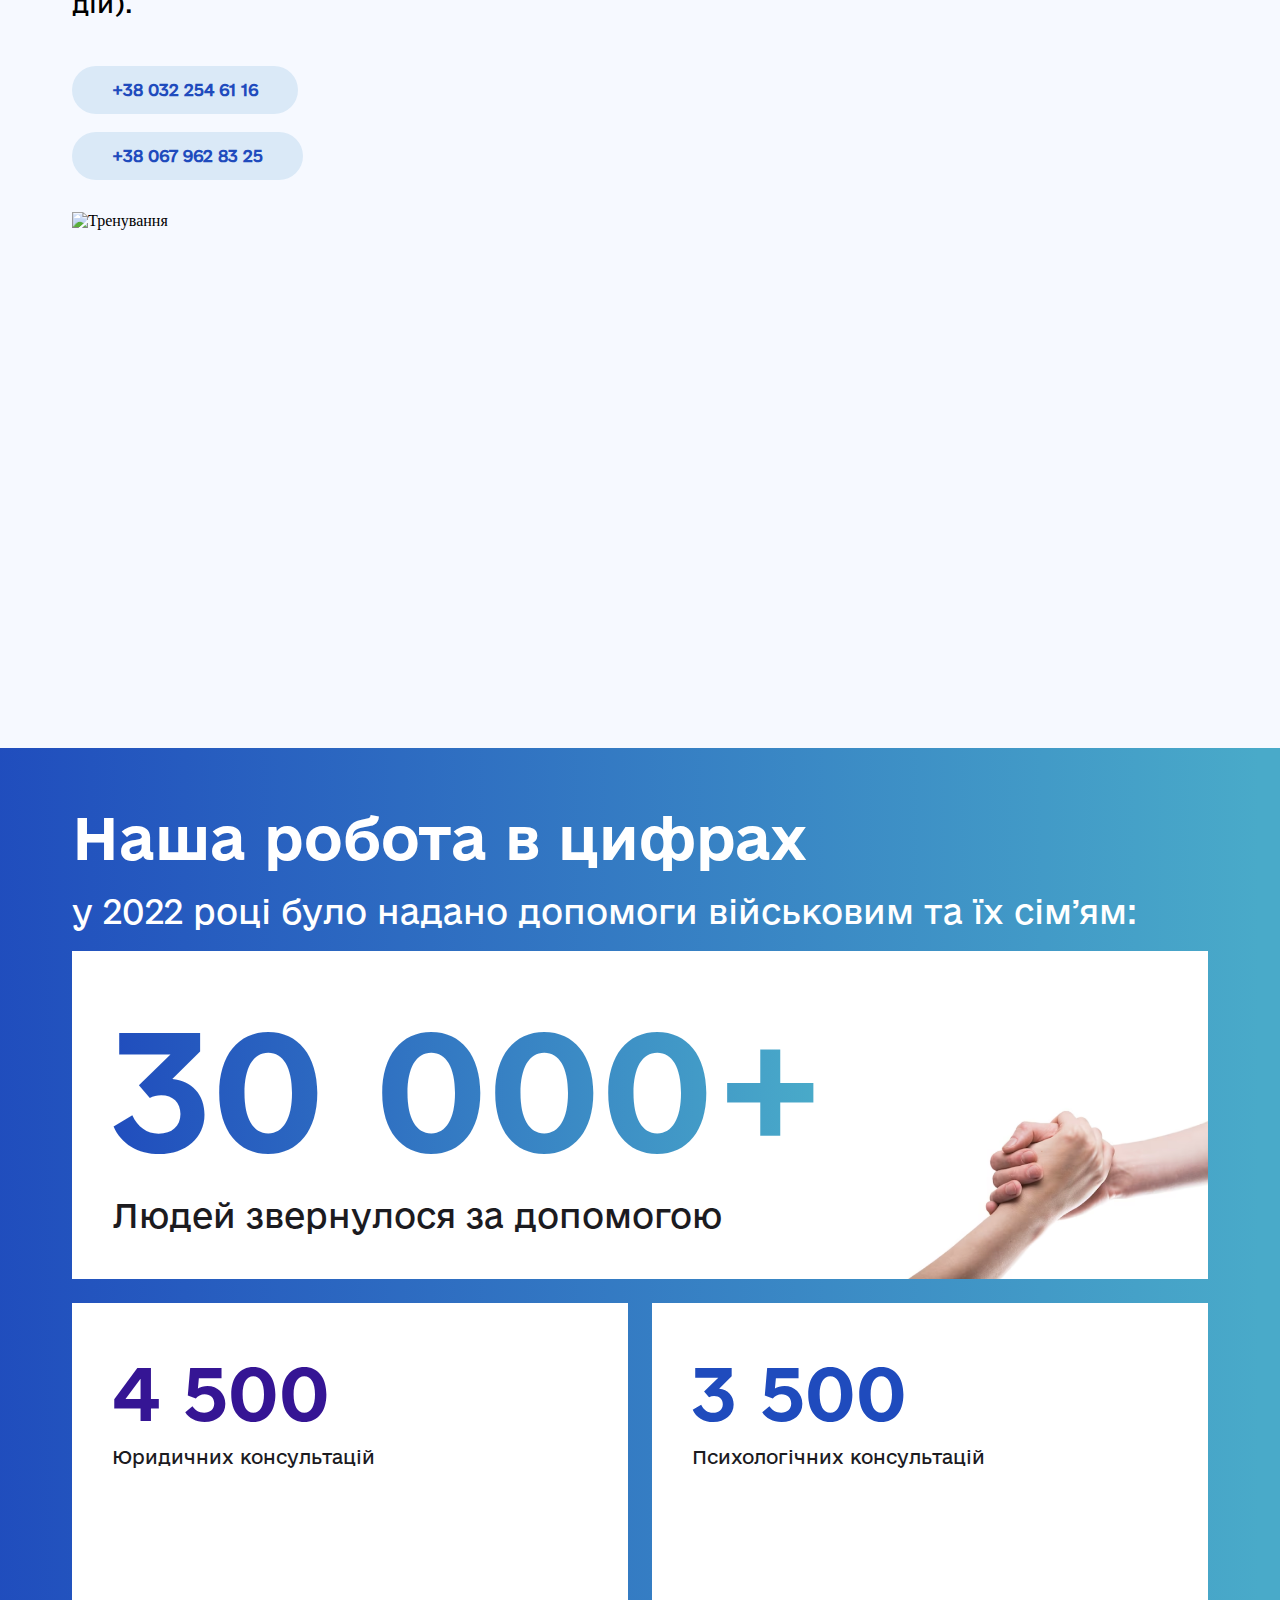
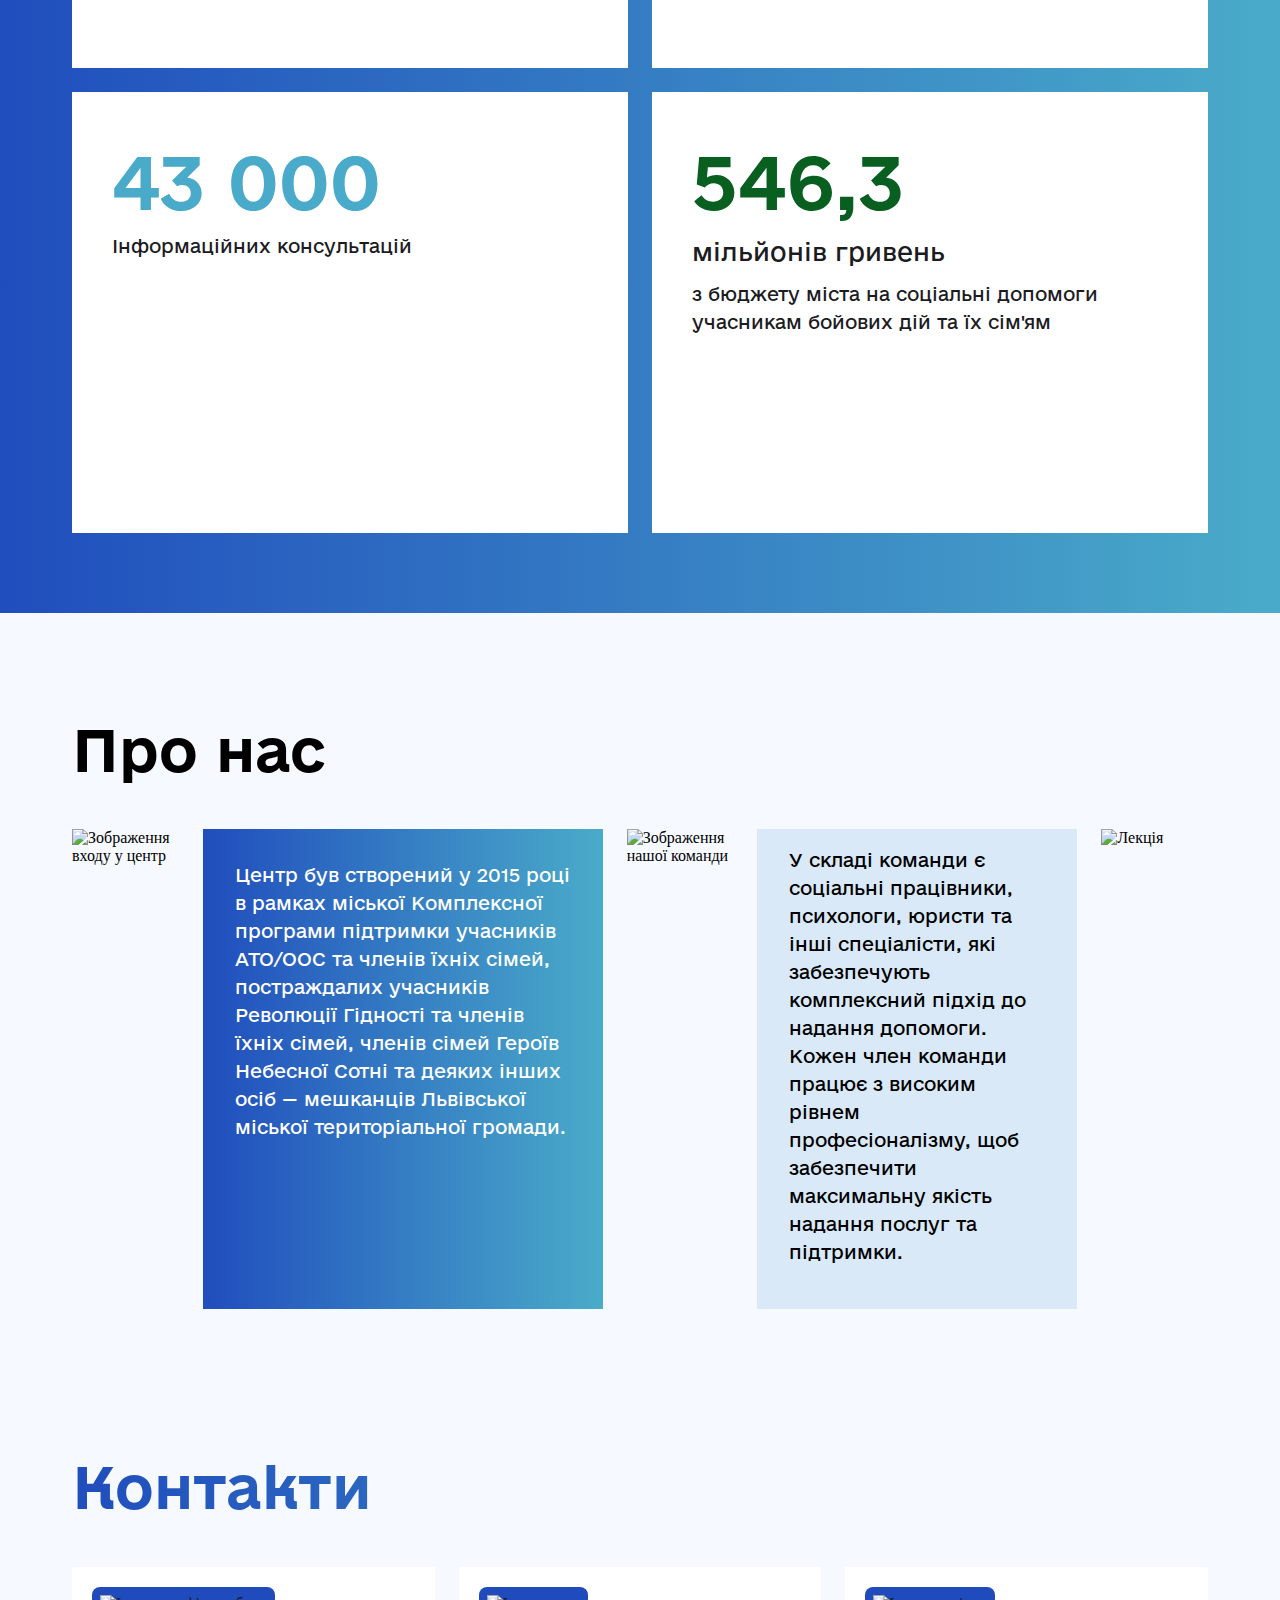
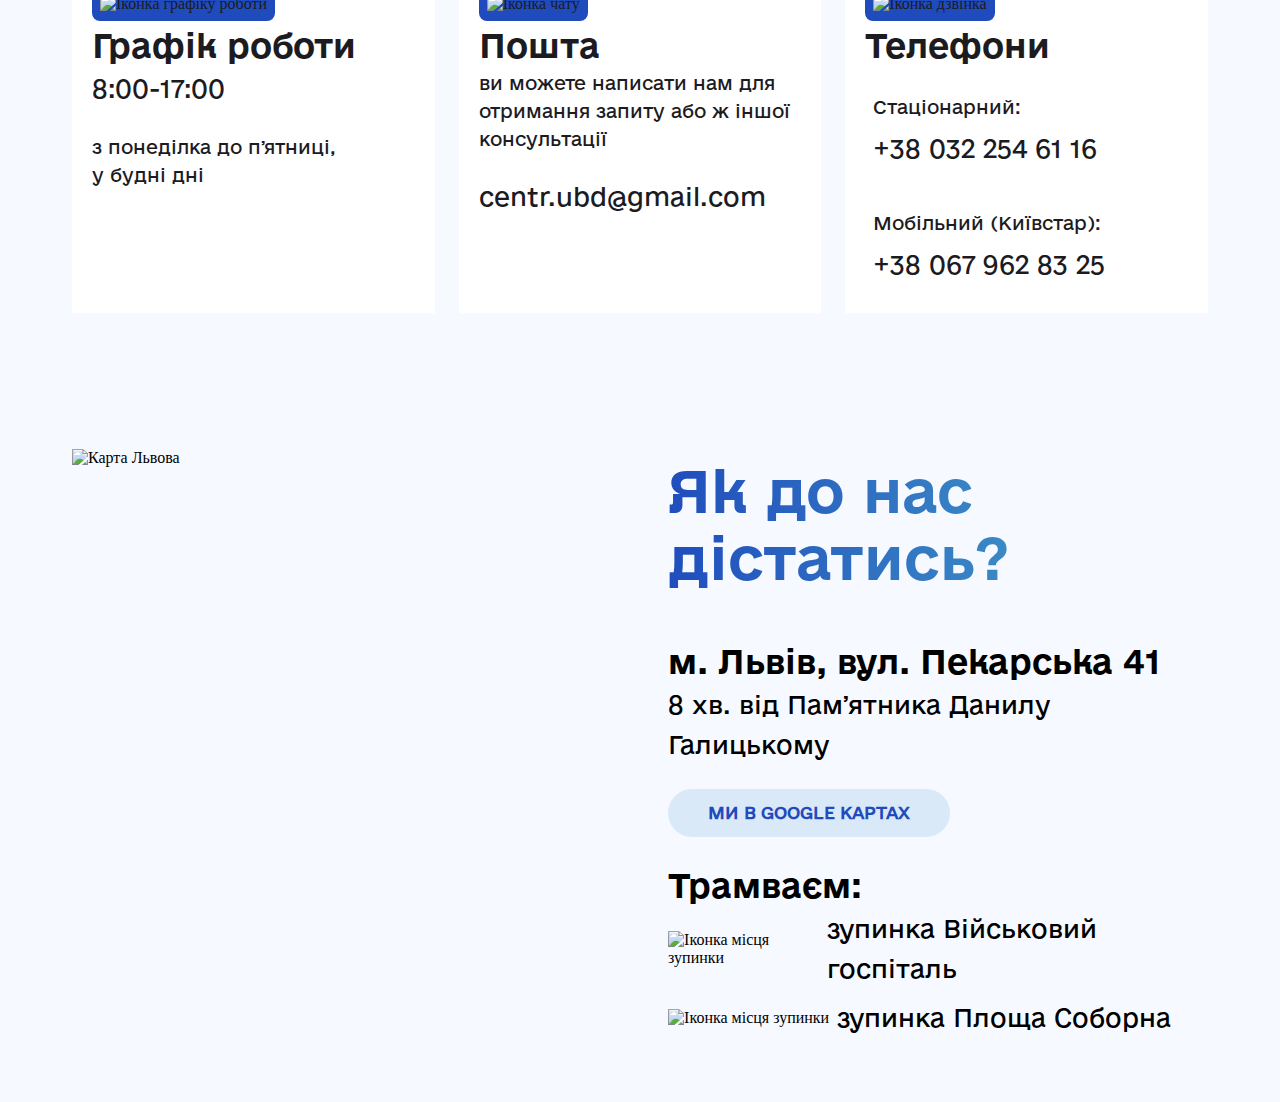
==== commit db930feb: "Add files via upload" ====
--- a/index.html
+++ b/index.html
@@ -1,5 +1,5 @@
 <!DOCTYPE html>
-<html lang="en">
+<html lang="uk">
 <head>
     <meta charset="UTF-8">
     <meta name="viewport" content="width=device-width, initial-scale=1.0">
@@ -7,6 +7,27 @@
     <meta name="description" content="офіційний портал для ветеранів та їх родин. 
     Знайдіть всю необхідну інформацію про допомогу, соціальні послуги, реабілітацію та програми підтримки в Львові для тих, 
     хто віддав частину себе заради миру та безпеки нашої країни.">
+
+    <!-- Meta tags for author and copyright -->
+    <meta name="author" content="Львівський центр надання послуг учасникам бойових дій">
+    <meta name="copyright" content="Львівський центр надання послуг учасникам бойових дій">
+
+
+    <link rel="apple-touch-icon" sizes="180x180" href="./favicon/apple-touch-icon.png">
+    <link rel="icon" type="image/png" sizes="32x32" href="./favicon/favicon-32x32.png">
+    <link rel="icon" type="image/png" sizes="16x16" href="./favicon/favicon-16x16.png">
+    <link rel="manifest" href="./favicon/site.webmanifest">
+    <link rel="mask-icon" href="./favicon/safari-pinned-tab.svg" color="#5bbad5">
+    <meta name="msapplication-TileColor" content="#da532c">
+    <meta name="theme-color" content="#ffffff">
+    
+    <!-- Open Graph meta tags -->
+    <meta property="og:title" content="Підтримка ветеранів у Львові - Послуги для учасників бойових дій">
+    <meta property="og:description" content="Підтримка ветеранів та їх сімей у Львові: соціальні послуги, реабілітація, юридичні та психологічні консультації. Дізнайтеся більше про допомогу від Львівського центру надання послуг учасникам бойових дій.">
+    <meta property="og:type" content="website">
+    <meta property="og:url" content="https://yurii-haliuk.github.io/cnpubd/">
+    <meta property="og:image" content="https://drive.google.com/file/d/1PZCWpE_MrbO4Ut_Rhjsp5RUoFG-JK1_q/view?usp=sharing">
+    
     <link rel="stylesheet" href="./style.css">
     <script src="./main.js" defer></script>
 </head>
@@ -14,7 +35,7 @@
 <body>
     <header>
         <div id="logo">
-            <img src="./assets /ic/Symbol.png" alt="logo" id="logo_symbol">
+            <img src="./assets/ic/Symbol.png" alt="Символ логотипу" title="Логотип" id="logo_symbol">
             <div id="logo_text">
                 <p id="name_subtitle">КОМУНАЛЬНА БЮДЖЕТНА УСТАНОВА</p>
                 <p id="name_title">Львівський центр надання послуг учасникам бойових дій</p>
@@ -22,22 +43,20 @@
         </div>
         <div id="nav_left">
             <button id="header_button">Звʼязатись з нами</button>
-            <img src="./assets /ic/Menu.png" alt="menu icon" class="menu-toggle" id="header_menu"> 
-
-            <nav role="navigation">
+            <img src="./assets/ic/Menu.png" alt="Іконка меню" title="Меню" class="menu-toggle" id="header_menu"> 
+
+            <nav>
                 <ul class="menu">
                   <li><a href="#services_section"><span>Сервіси</span></a></li>
                   <li><a href="#help_section"><span>Відділення психологічної допомоги</span></a></li>
                   <li><a href="#stats_section"><span>Статистика</span></a></li>
                   <li><a href="#about_section"><span>Про нас</span></a></li>
                   <li><a href="#contact_section"><span>Контакти</span></a></li>
-                  <li><a href="#"><span>Приклад таблиці</span></a></li>
+                  <li><a href="./pricing.html"><span>Приклад таблиці</span></a></li>
                   <li><a href="./form.html"><span>Форма</span></a></li>
                 </ul>
               </nav>
         </div>
-
-
     </header>
 
     <main>
@@ -52,7 +71,7 @@
 
                 <div id="white_gradient"></div>
 
-            <img src="./assets / images/hero-map.png" alt="map"> 
+            <img src="./assets/images/hero-map.png" alt="Карта України" title="Карта"> 
         </section>
 
         <section id="services_section">
@@ -62,7 +81,7 @@
                 <div class="card">
                         <div class="card_header">
                             <div class="card-icon" id="info_icon">
-                                <img src="./assets /icons/info.svg">
+                                <img src="./assets /icons/info.svg" alt="Інформаційна іконка" title="Інформація">
                             </div>
                             <h4>Інформаційні</h4>
                         </div>
@@ -77,7 +96,7 @@
                 <div class="card">
                     <div class="card_header">
                         <div class="card-icon" id="legal_icon">
-                            <img src="./assets /icons/gavel.svg">
+                            <img src="./assets /icons/gavel.svg" alt="Юридична іконка" title="Юридична">
                         </div>
                         <h4>Юридичні</h4>
                     </div>
@@ -93,7 +112,7 @@
                 <div class="card">
                     <div class="card_header">
                         <div class="card-icon" id="psy_icon">
-                            <img src="./assets /icons/cognition.svg">
+                            <img src="./assets/icons/cognition.svg" alt="Психологічна іконка" title="Психологічна">
                         </div>
                         <h4>Психологічні</h4>
                     </div>  
@@ -127,7 +146,7 @@
             </p>
 
             <div class="tile_block">
-                <img src="./assets / images/mental-help.png" alt="mental help" >
+                <img src="./assets/images/mental-help.png" alt="Зображення психологічної допомоги" title="Психологічна допомога">
                 <div>
                     <h3>Консультація у психолога</h3>
                     <p>
@@ -143,7 +162,7 @@
             </div>
             
             <div  class="tile_block">
-                <img src="./assets / images/train1.jpeg" alt="training">
+                <img src="./assets/images/train1.jpeg" alt="Тренування" title="Фізіотерапія">
                 <div>
                     <h3>Фізіотерапія</h3>
                     <p>
@@ -194,7 +213,7 @@
         <section id="about_section">
             <h2>Про нас</h2>
             <div class="cards">
-                    <img src="./assets / images/door.png">
+                    <img src="./assets/images/door.png" alt="Зображення входу у центр" title="Двері">
                     <div id="card1">
                         <p class="small_text">
                             Центр був створений у 2015 році в рамках міської 
@@ -205,7 +224,7 @@
                         </p>
                     </div>
 
-                    <img src="./assets / images/team.png">
+                    <img src="./assets/images/team.png" alt="Зображення нашої команди" title="Команда">
                     <div id="card2">
                         <p class="small_text">
                             У складі команди є соціальні працівники, психологи, 
@@ -214,7 +233,7 @@
                             щоб забезпечити максимальну якість надання послуг та підтримки.
                         </p> 
                     </div>
-                    <img src="./assets / images/audience.png">
+                    <img src="./assets/images/audience.png" alt="Лекція" title="Аудиторія">
             </div>
         </section>
         
@@ -228,7 +247,7 @@
                 <div class="card">
                     <div class="card_header">
                         <div class="card-icon" id="info_icon">
-                            <img src="./assets /icons/schedule.svg">
+                            <img src="./assets/icons/schedule.svg" alt="Іконка графіку роботи" title="Графік роботи">
                         </div>
                         <h4>Графік роботи</h4>
                     </div>
@@ -239,7 +258,7 @@
                 <div class="card">
                     <div class="card_header">
                         <div class="card-icon" id="info_icon">
-                            <img src="./assets /icons/chat_bubble.svg">
+                            <img src="./assets/icons/chat_bubble.svg" alt="Іконка чату" title="Пошта">
                         </div>
                         <h4>Пошта</h4>
                     </div>
@@ -252,7 +271,7 @@
                 <div class="card">
                     <div class="card_header">
                         <div class="card-icon" id="info_icon">
-                            <img src="./assets /icons/call.svg">
+                            <img src="./assets/icons/call.svg" alt="Іконка дзвінка" title="Телефон">
                         </div>
                         <h4>Телефони</h4>
                     </div>
@@ -272,7 +291,7 @@
         </section>
 
         <section id="direction_section">
-            <img src="./assets / images/lviv-map.png" width="400px">
+            <img src="./assets/images/lviv-map.png" width="400px" alt="Карта Львова" title="Львів">
             <div>
                 <h2>Як до нас дістатись?</h2>
                 <h4>м. Львів, вул. Пекарська 41 </h4>
@@ -282,11 +301,11 @@
                 <div id="trams">
                     <h4>Трамваєм:</h4>
                     <div>
-                        <img src="./assets /icons/spot1.svg">
+                        <img src="./assets/icons/spot1.svg" alt="Іконка місця зупинки" title="Зупинка Військовий госпіталь">
                         <p>зупинка Військовий госпіталь</p>
                     </div>
                     <div>
-                        <img src="./assets /icons/spot2.svg">
+                        <img src="./assets/icons/spot2.svg" alt="Іконка місця зупинки" title="Зупинка Площа Соборна">
                         <p>зупинка Площа Соборна</p>
                     </div>   
                 </div>
@@ -294,7 +313,23 @@
         </section>
 
     </footer>
+
+    <!--Start of Tawk.to Script-->
+<script type="text/javascript">
+    var Tawk_API=Tawk_API||{}, Tawk_LoadStart=new Date();
+    (function(){
+    var s1=document.createElement("script"),s0=document.getElementsByTagName("script")[0];
+    s1.async=true;
+    s1.src='https://embed.tawk.to/6654c3b9981b6c5647752b83/1huthp3co';
+    s1.charset='UTF-8';
+    s1.setAttribute('crossorigin','*');
+    s0.parentNode.insertBefore(s1,s0);
+    })();
+    </script>
+    <!--End of Tawk.to Script-->
     
 </body>
 
-</html>+</html>
+
+
--- a/style.css
+++ b/style.css
@@ -69,14 +69,14 @@
     margin-bottom: 16px;
   }
   
-.small_text {
+.small_text{
     font-family: e-Ukraine;
     font-size: 1.125rem; /* 18px */
     font-weight: 100; 
     line-height: 28px;
   }
   
- button {
+ button, #back_button {
     font-family: e-Ukraine;
     font-size: 1rem; /* 16px */
     font-weight: bolder; 
@@ -390,7 +390,7 @@
   margin-bottom: 24px;
 }
 
-#help_section > .tile_block > img[alt="training"] {
+#help_section > .tile_block > img[alt="Тренування"] {
   order: 1;
 }
 
@@ -1167,4 +1167,8 @@
 
 :target {
   scroll-margin-top: 80px;
+}
+
+#error_section {
+  padding-top: 80px;
 }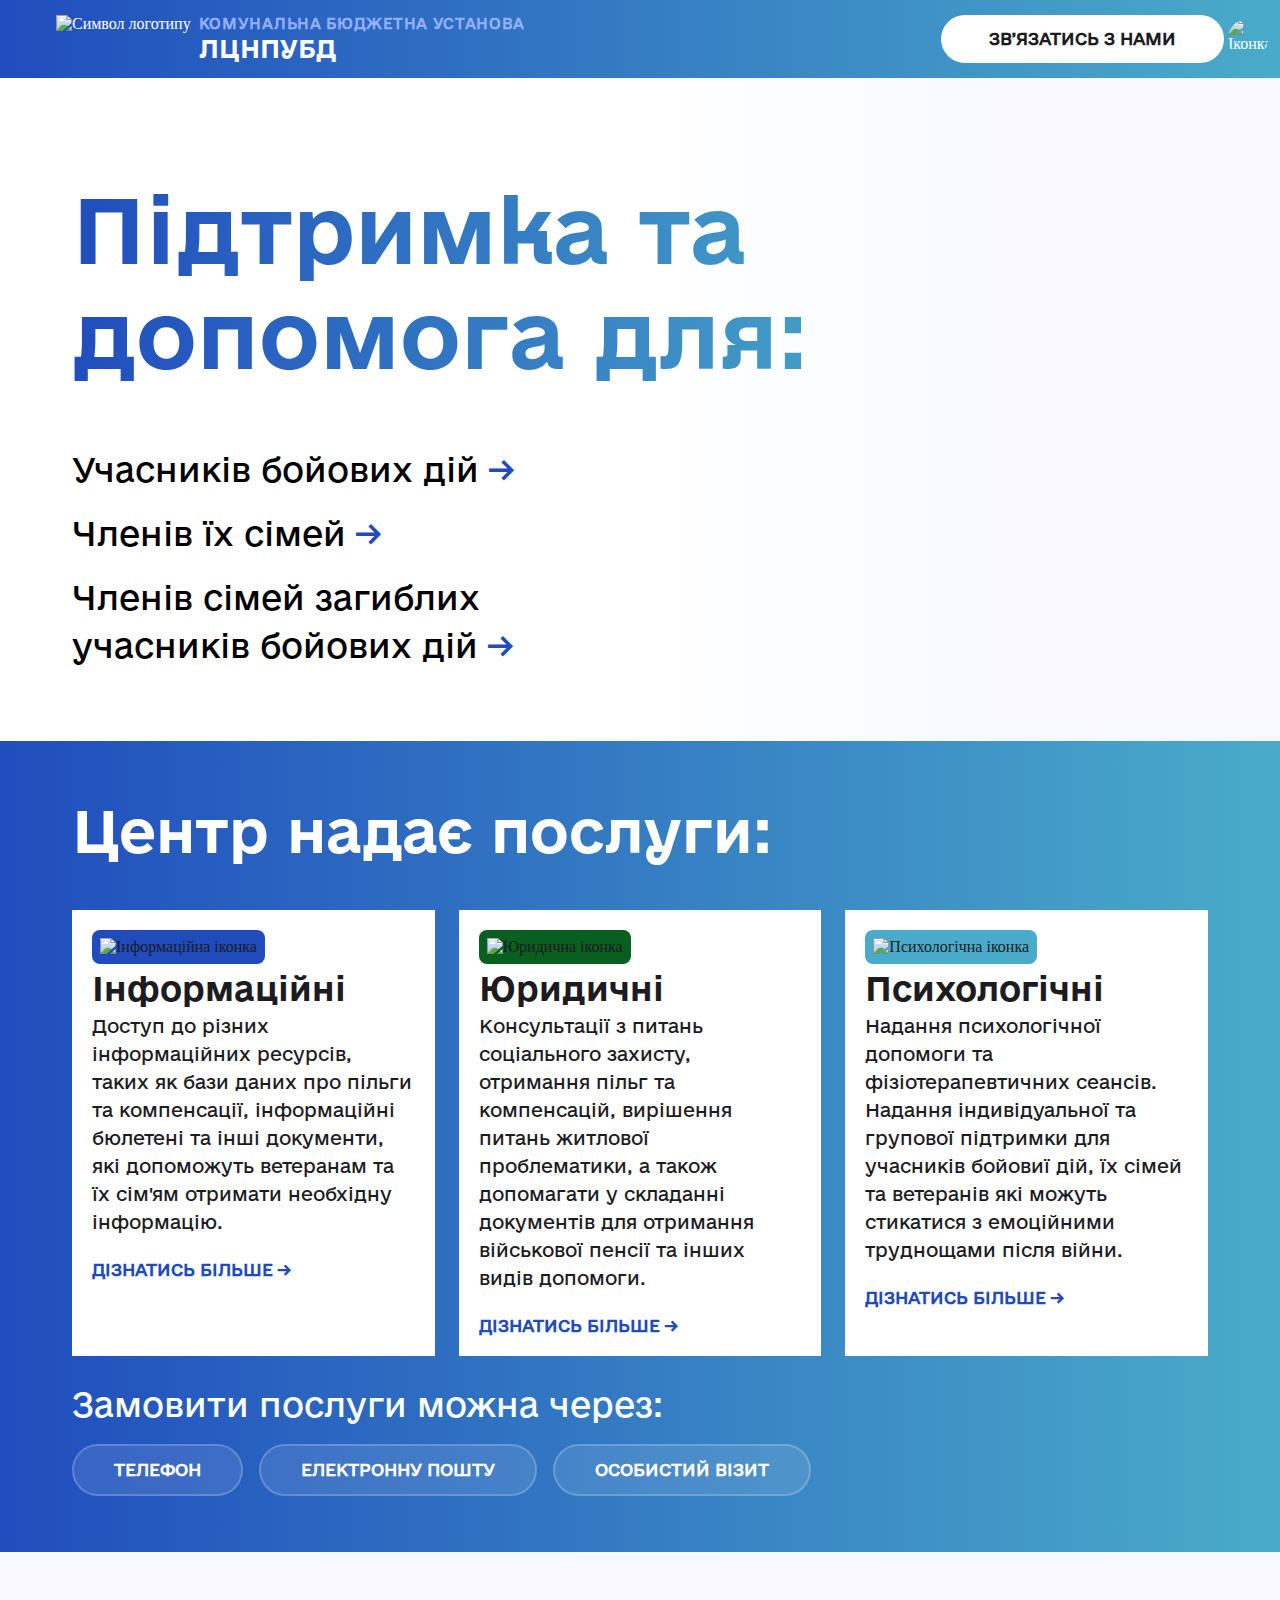
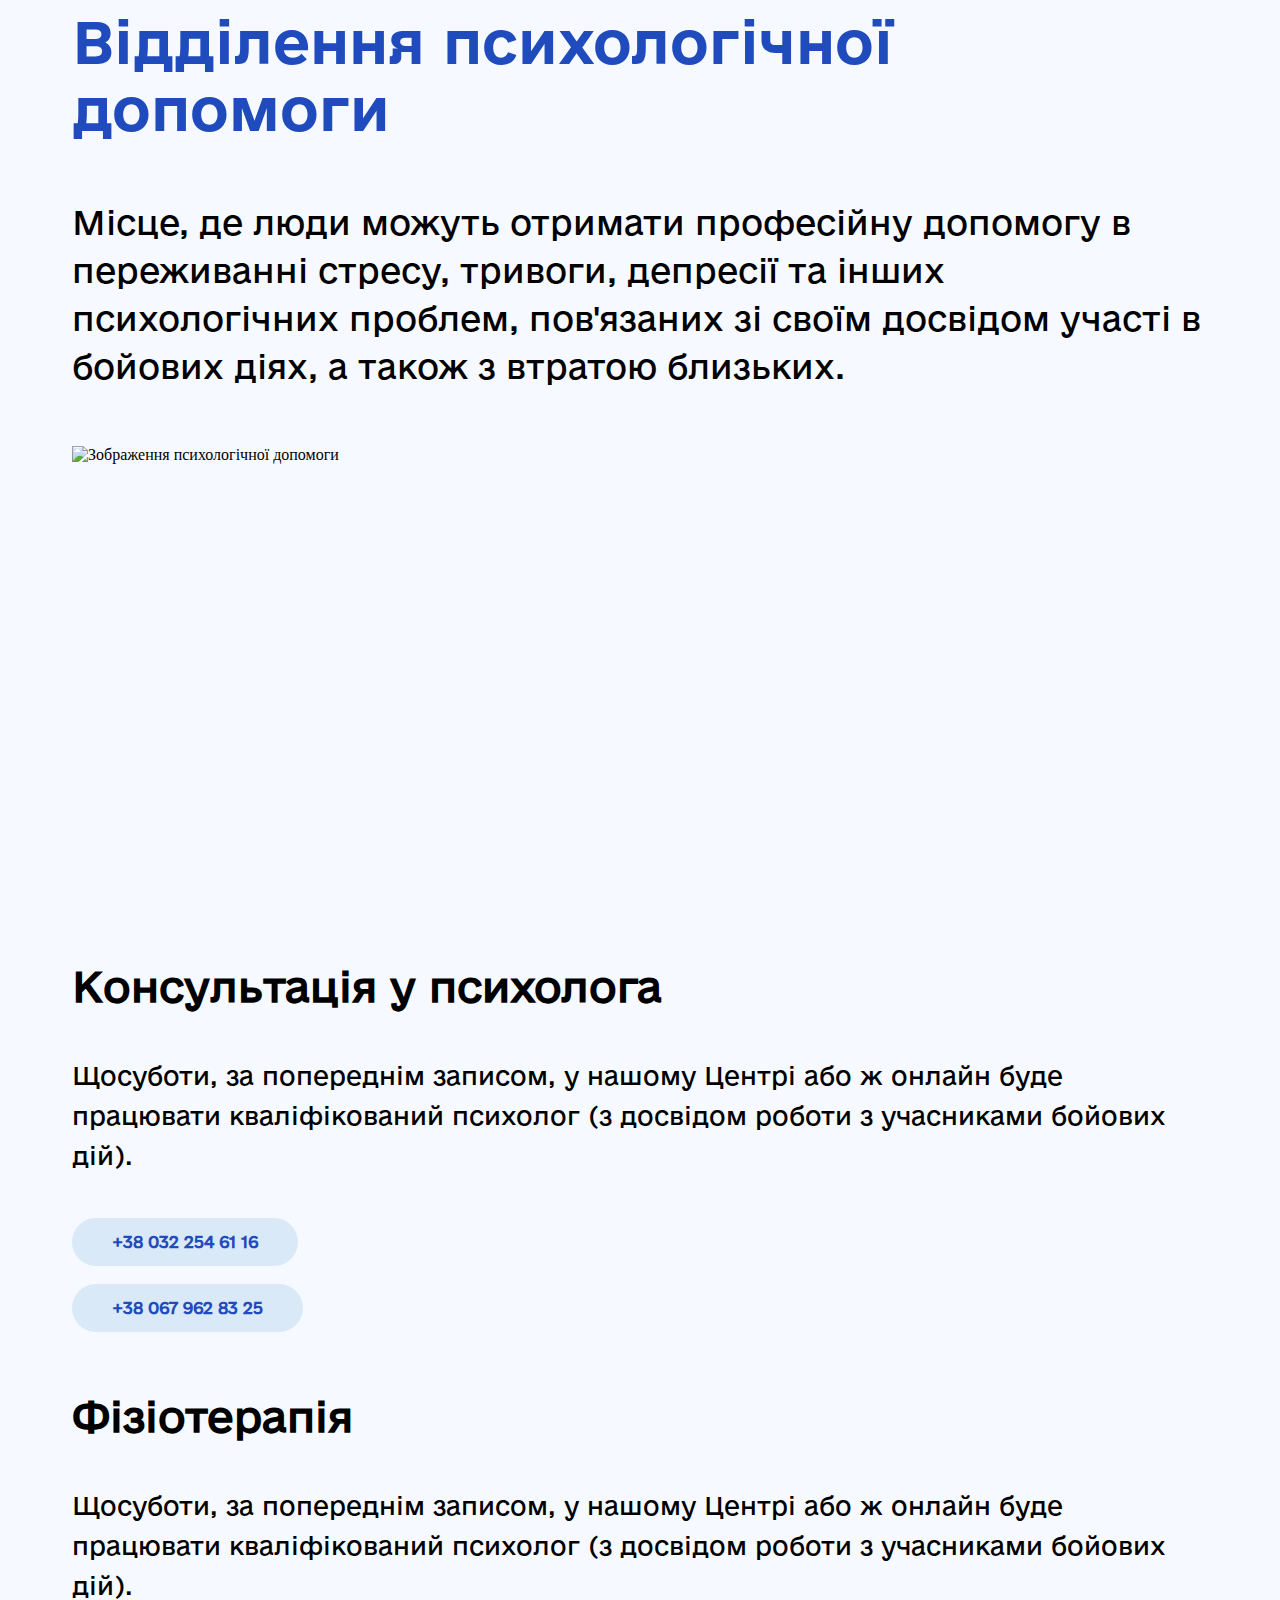
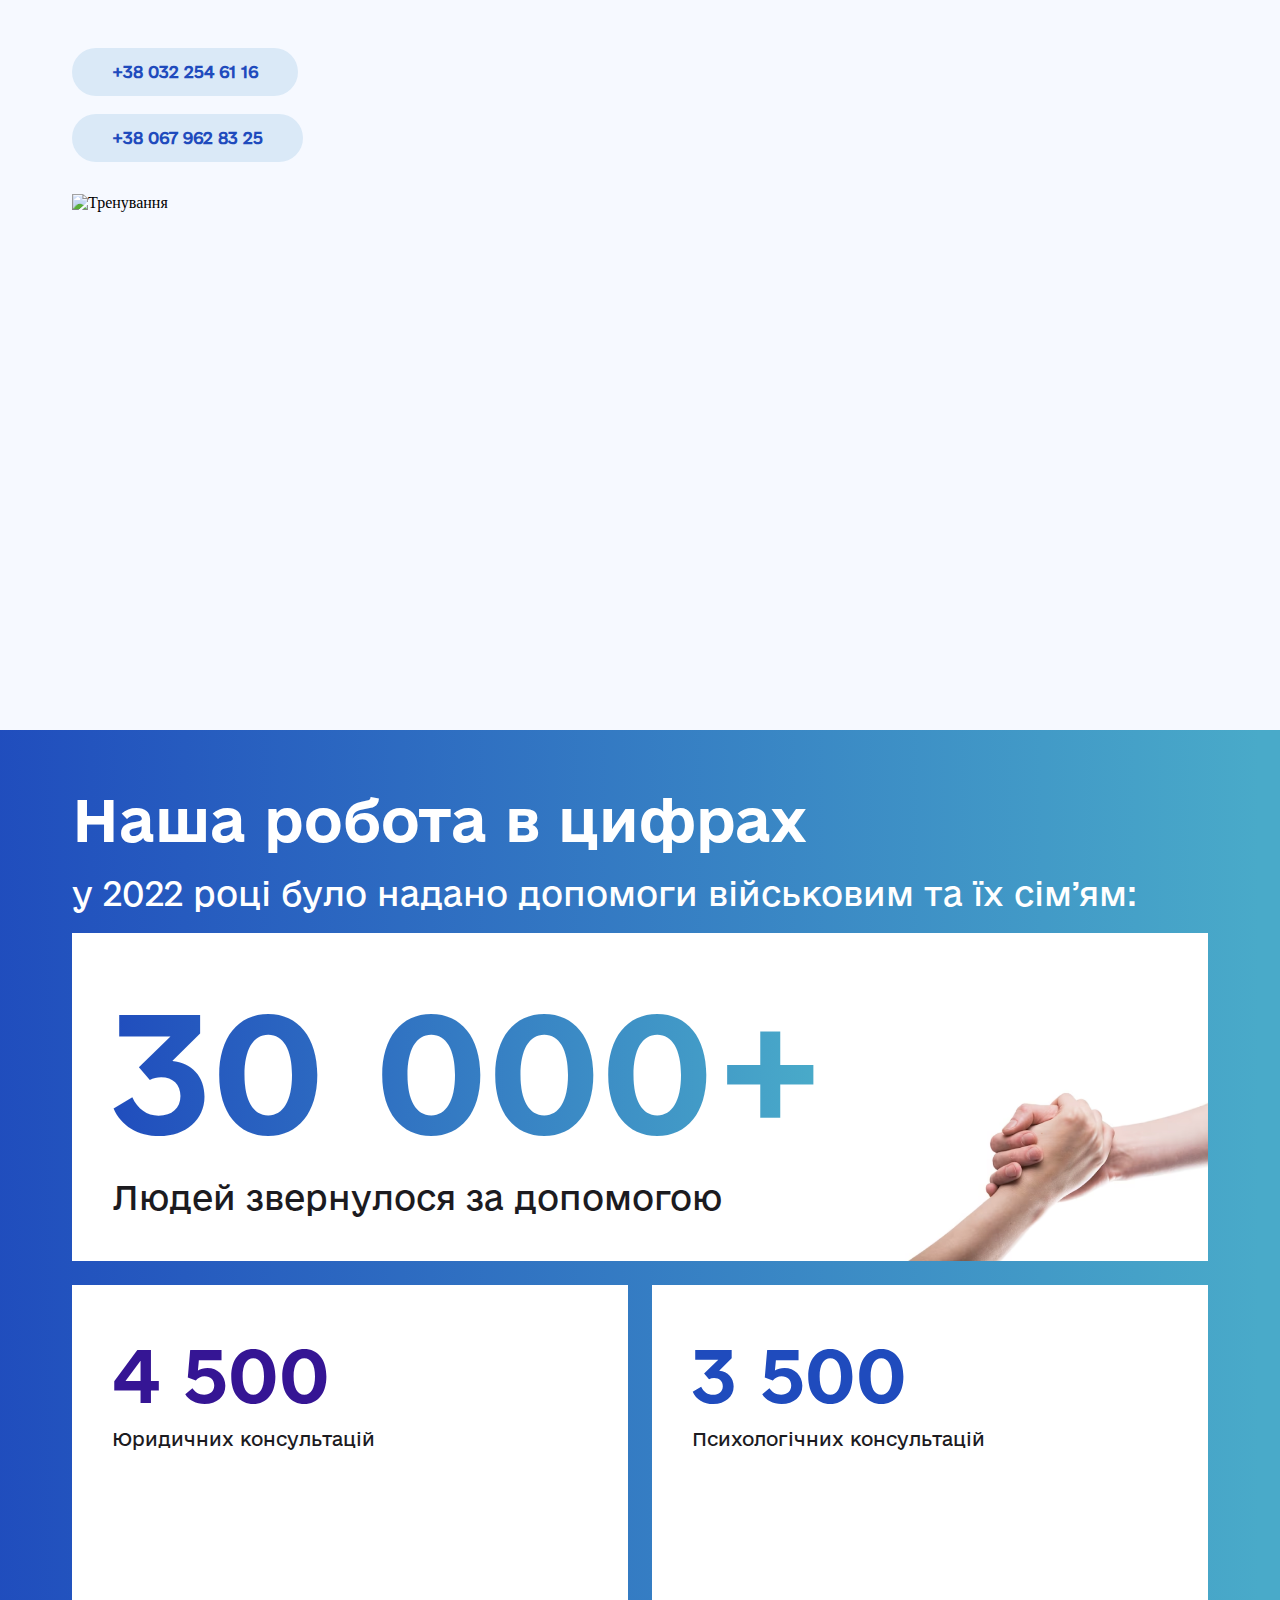
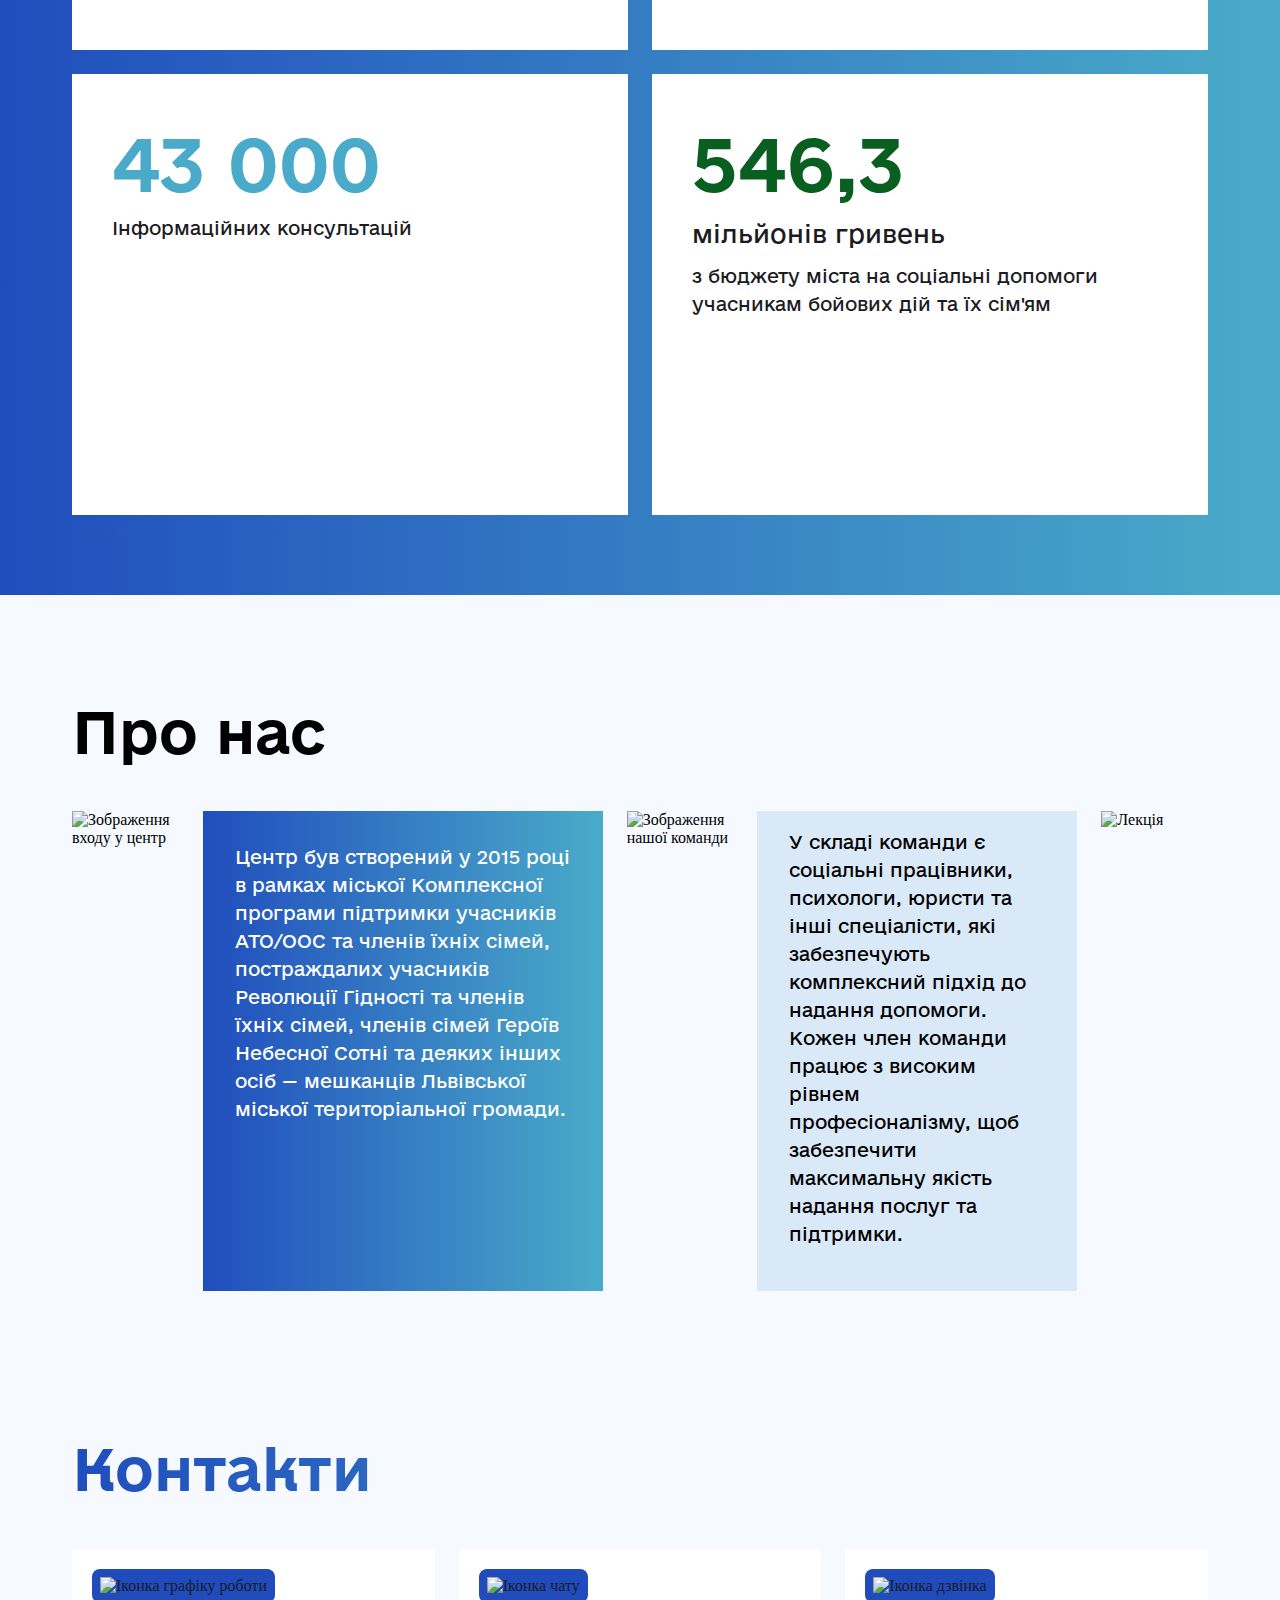
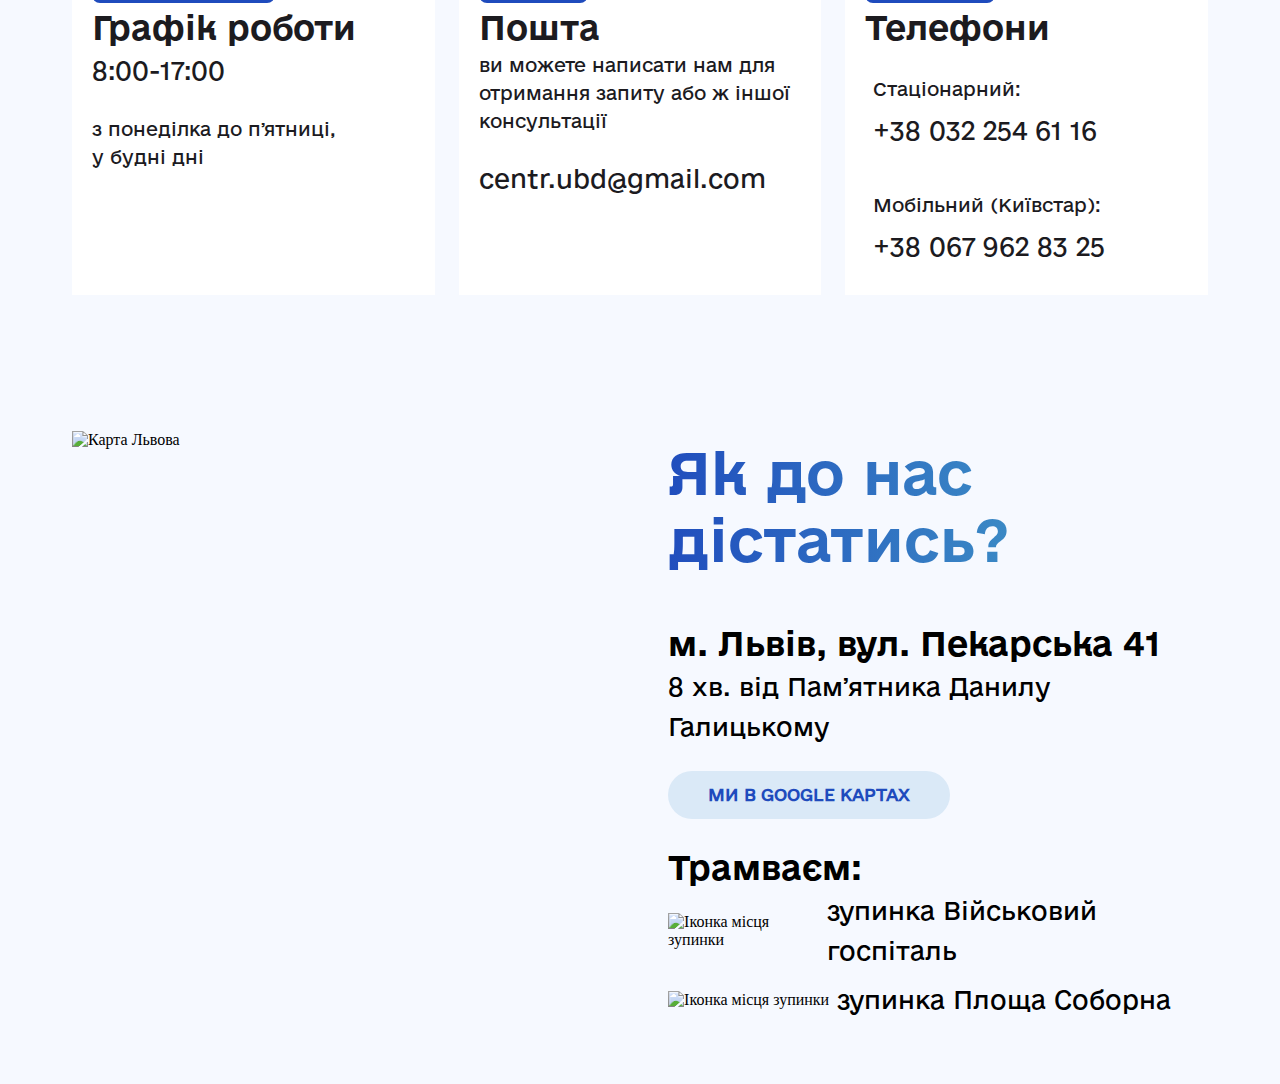
==== commit 0df72b56: "Add files via upload" ====
--- a/index.html
+++ b/index.html
@@ -71,7 +71,7 @@
 
                 <div id="white_gradient"></div>
 
-            <img src="./assets/images/hero-map.png" alt="Карта України" title="Карта"> 
+            <img src="./assets/ images/hero-map.png" alt="Карта України" title="Карта"> 
         </section>
 
         <section id="services_section">
@@ -80,8 +80,8 @@
             <div class="cards">
                 <div class="card">
                         <div class="card_header">
-                            <div class="card-icon" id="info_icon">
-                                <img src="./assets /icons/info.svg" alt="Інформаційна іконка" title="Інформація">
+                            <div class="card-icon" class="info_icon">
+                                <img src="./assets/icons/info.svg" alt="Інформаційна іконка" title="Інформація">
                             </div>
                             <h4>Інформаційні</h4>
                         </div>
@@ -96,7 +96,7 @@
                 <div class="card">
                     <div class="card_header">
                         <div class="card-icon" id="legal_icon">
-                            <img src="./assets /icons/gavel.svg" alt="Юридична іконка" title="Юридична">
+                            <img src="./assets/icons/gavel.svg" alt="Юридична іконка" title="Юридична">
                         </div>
                         <h4>Юридичні</h4>
                     </div>
@@ -246,18 +246,18 @@
             <div class="cards">
                 <div class="card">
                     <div class="card_header">
-                        <div class="card-icon" id="info_icon">
+                        <div class="card-icon" class="info_icon">
                             <img src="./assets/icons/schedule.svg" alt="Іконка графіку роботи" title="Графік роботи">
                         </div>
                         <h4>Графік роботи</h4>
                     </div>
                     <p>8:00-17:00</p>
-                    <p class="small_text">з понеділка до пʼятниці, </br>у будні дні</p>
-                </div>
-
-                <div class="card">
-                    <div class="card_header">
-                        <div class="card-icon" id="info_icon">
+                    <p class="small_text">з понеділка до пʼятниці, <br>у будні дні</p>
+                </div>
+
+                <div class="card">
+                    <div class="card_header">
+                        <div class="card-icon" class="info_icon">
                             <img src="./assets/icons/chat_bubble.svg" alt="Іконка чату" title="Пошта">
                         </div>
                         <h4>Пошта</h4>
@@ -270,7 +270,7 @@
 
                 <div class="card">
                     <div class="card_header">
-                        <div class="card-icon" id="info_icon">
+                        <div class="card-icon" class="info_icon">
                             <img src="./assets/icons/call.svg" alt="Іконка дзвінка" title="Телефон">
                         </div>
                         <h4>Телефони</h4>
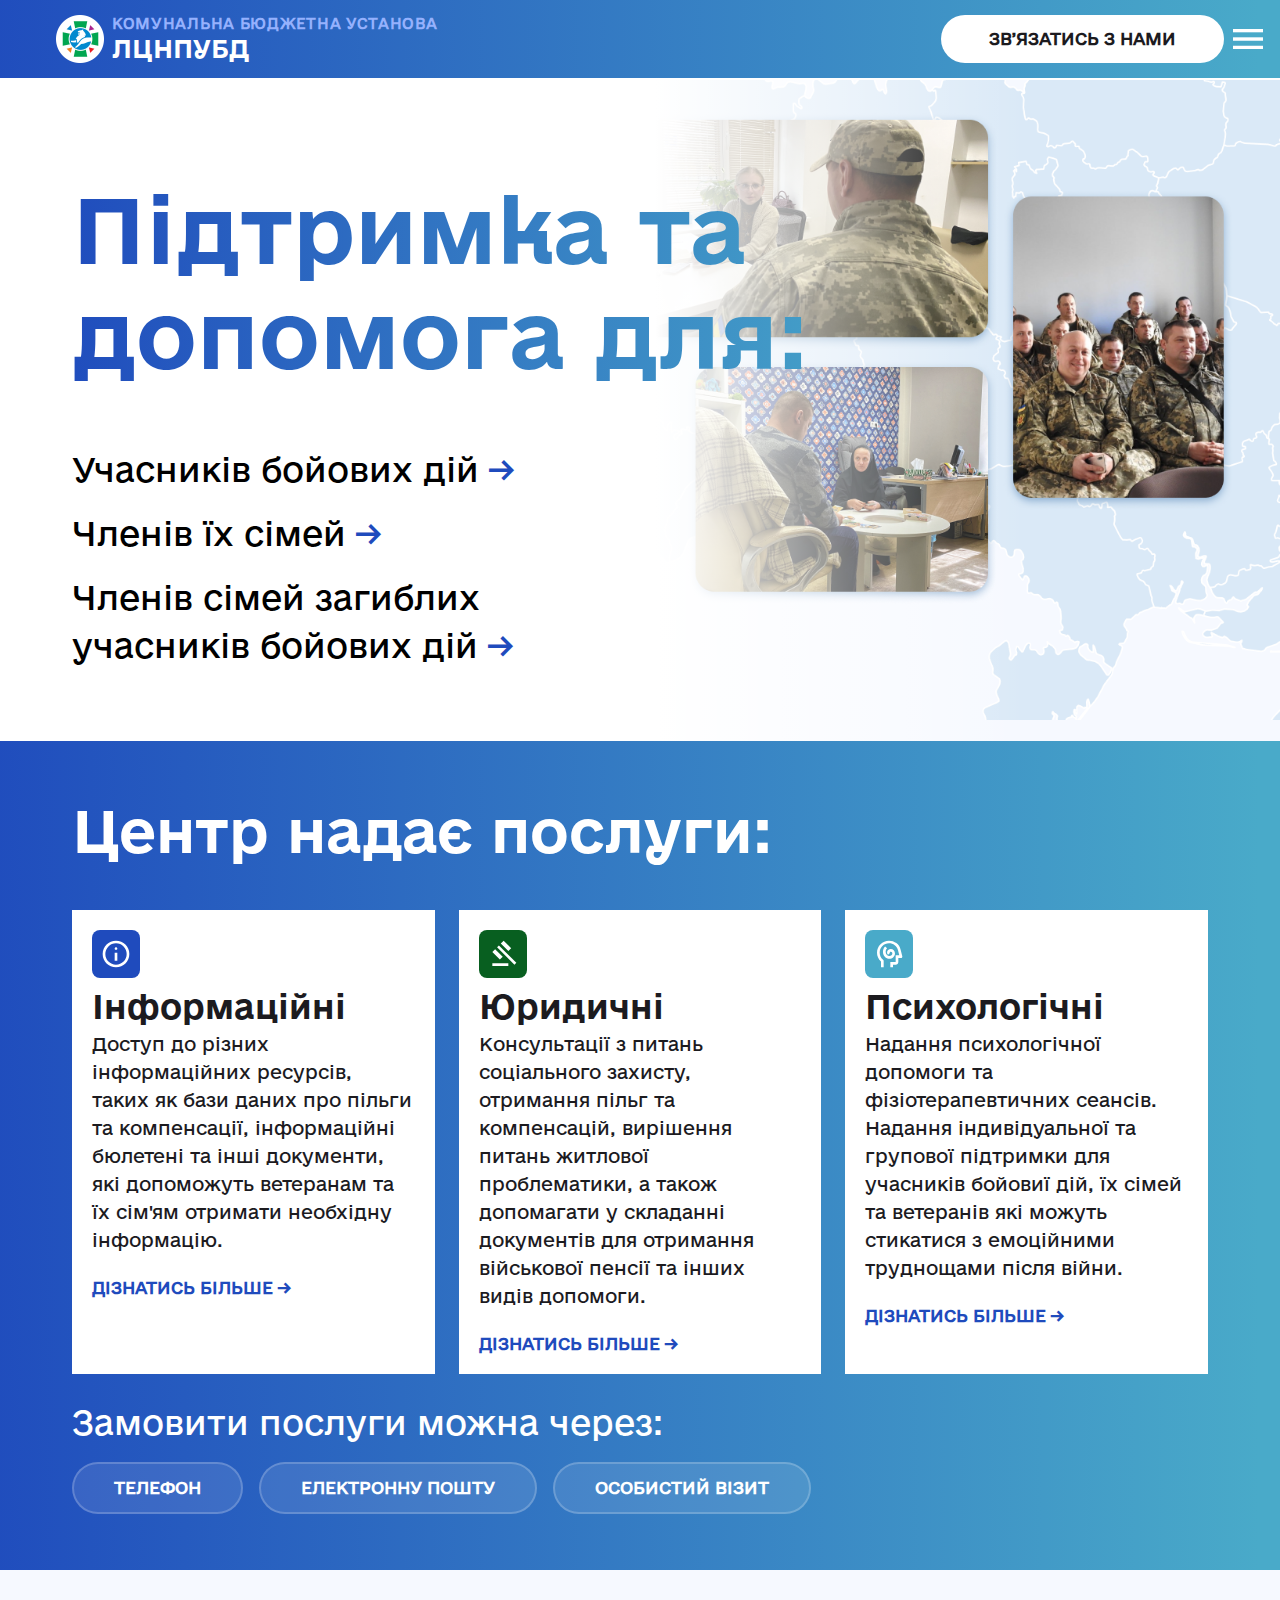
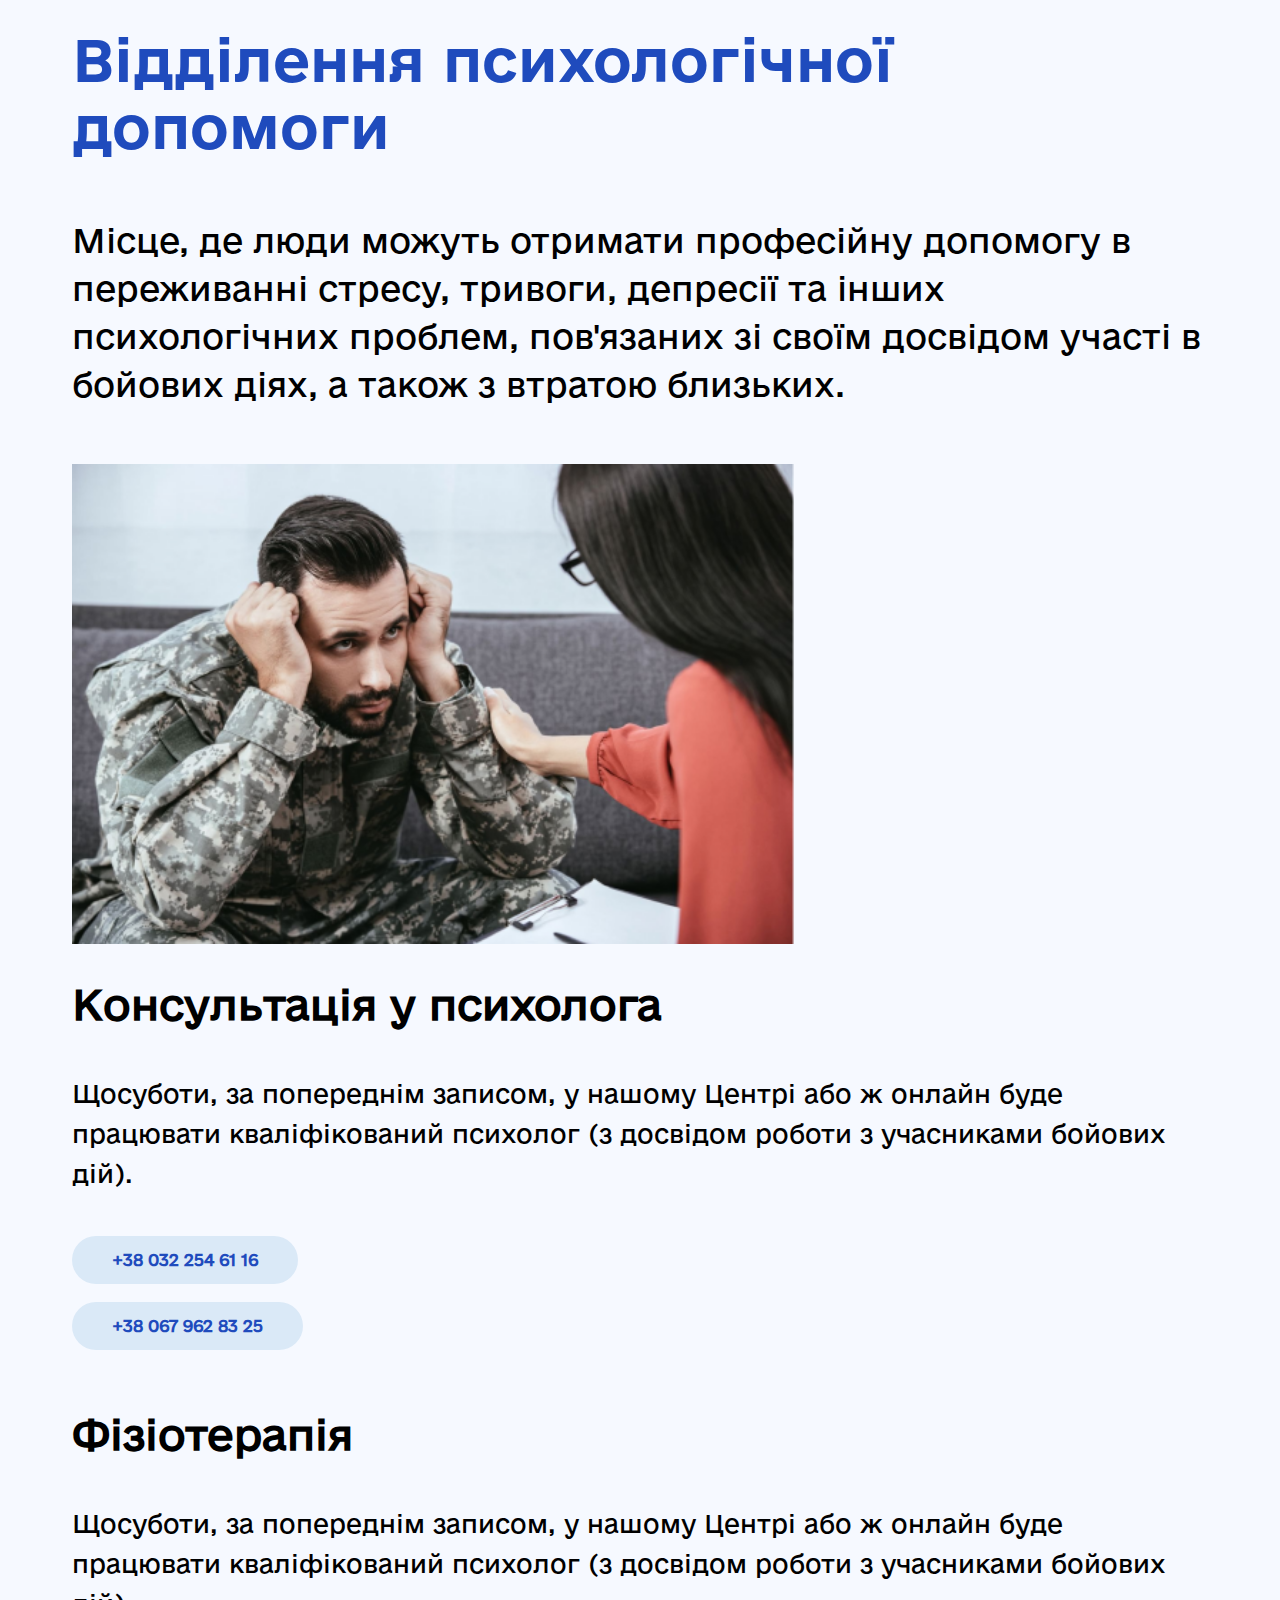
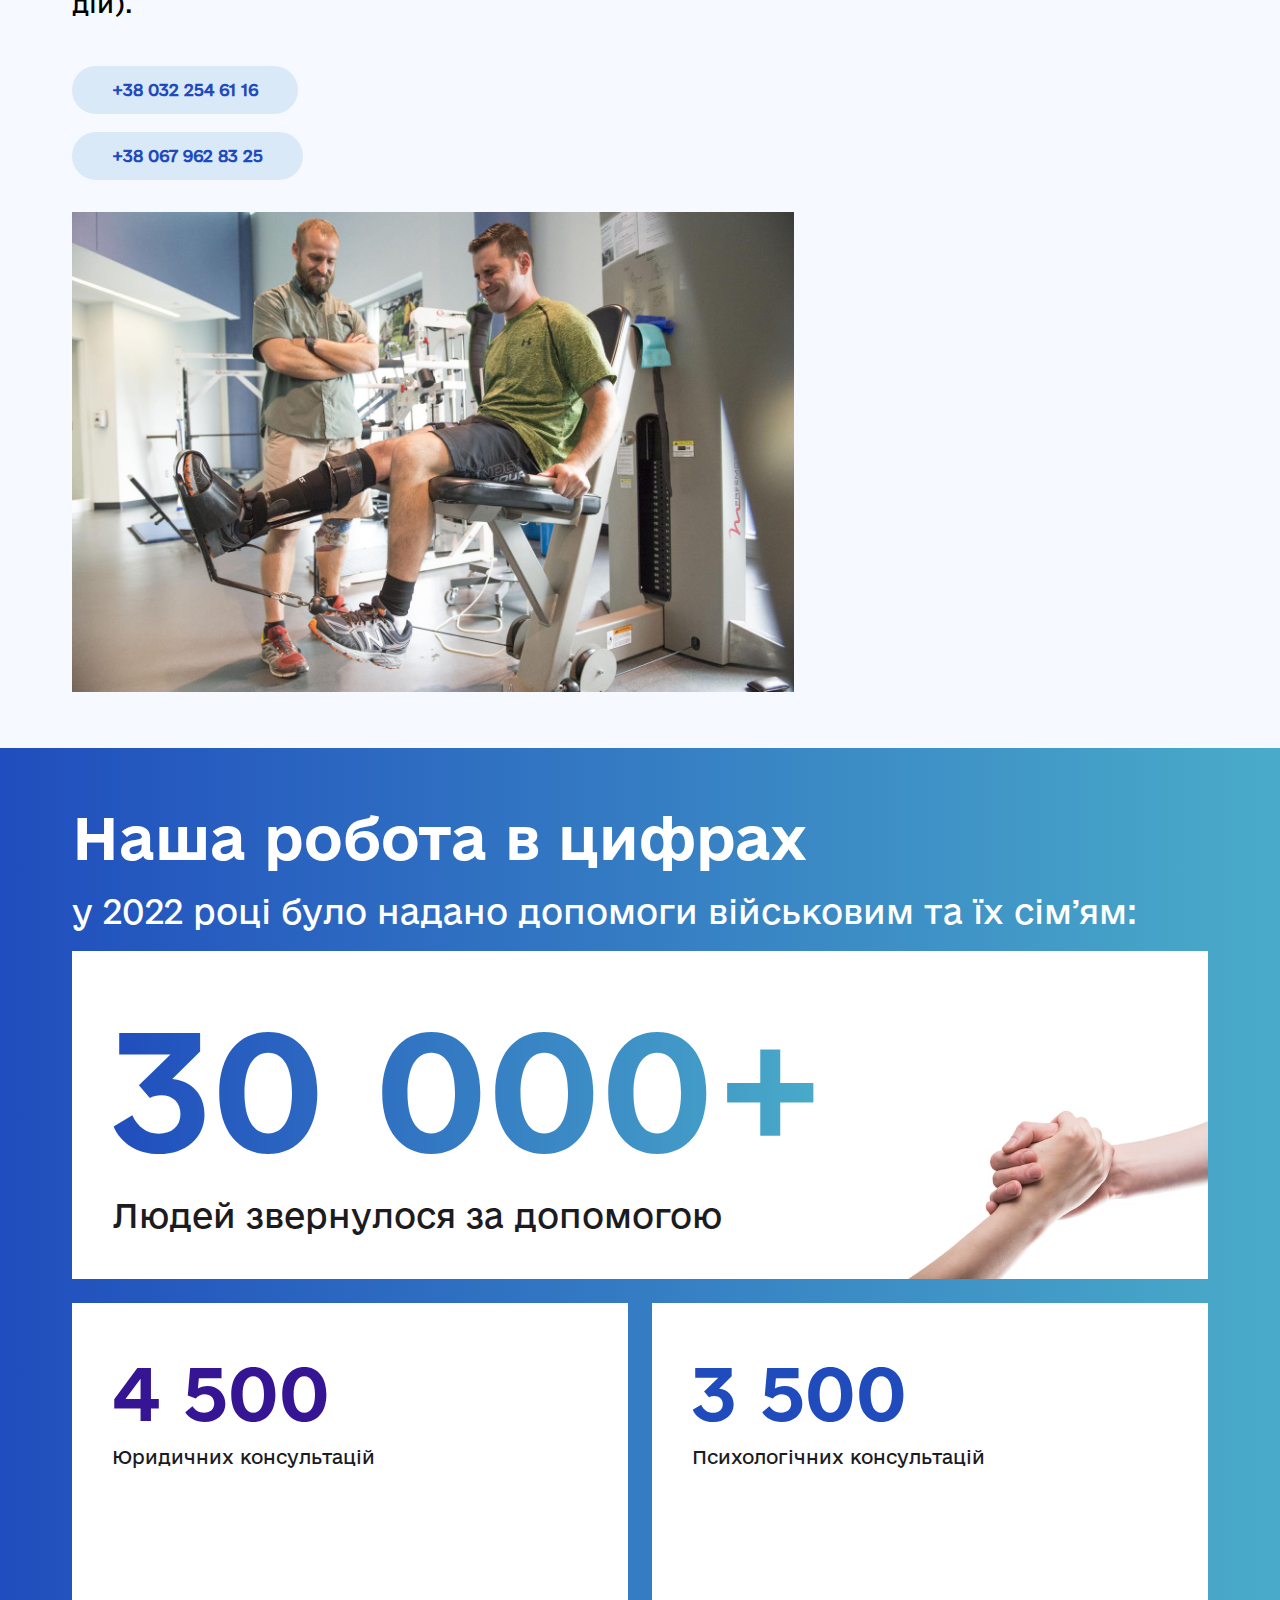
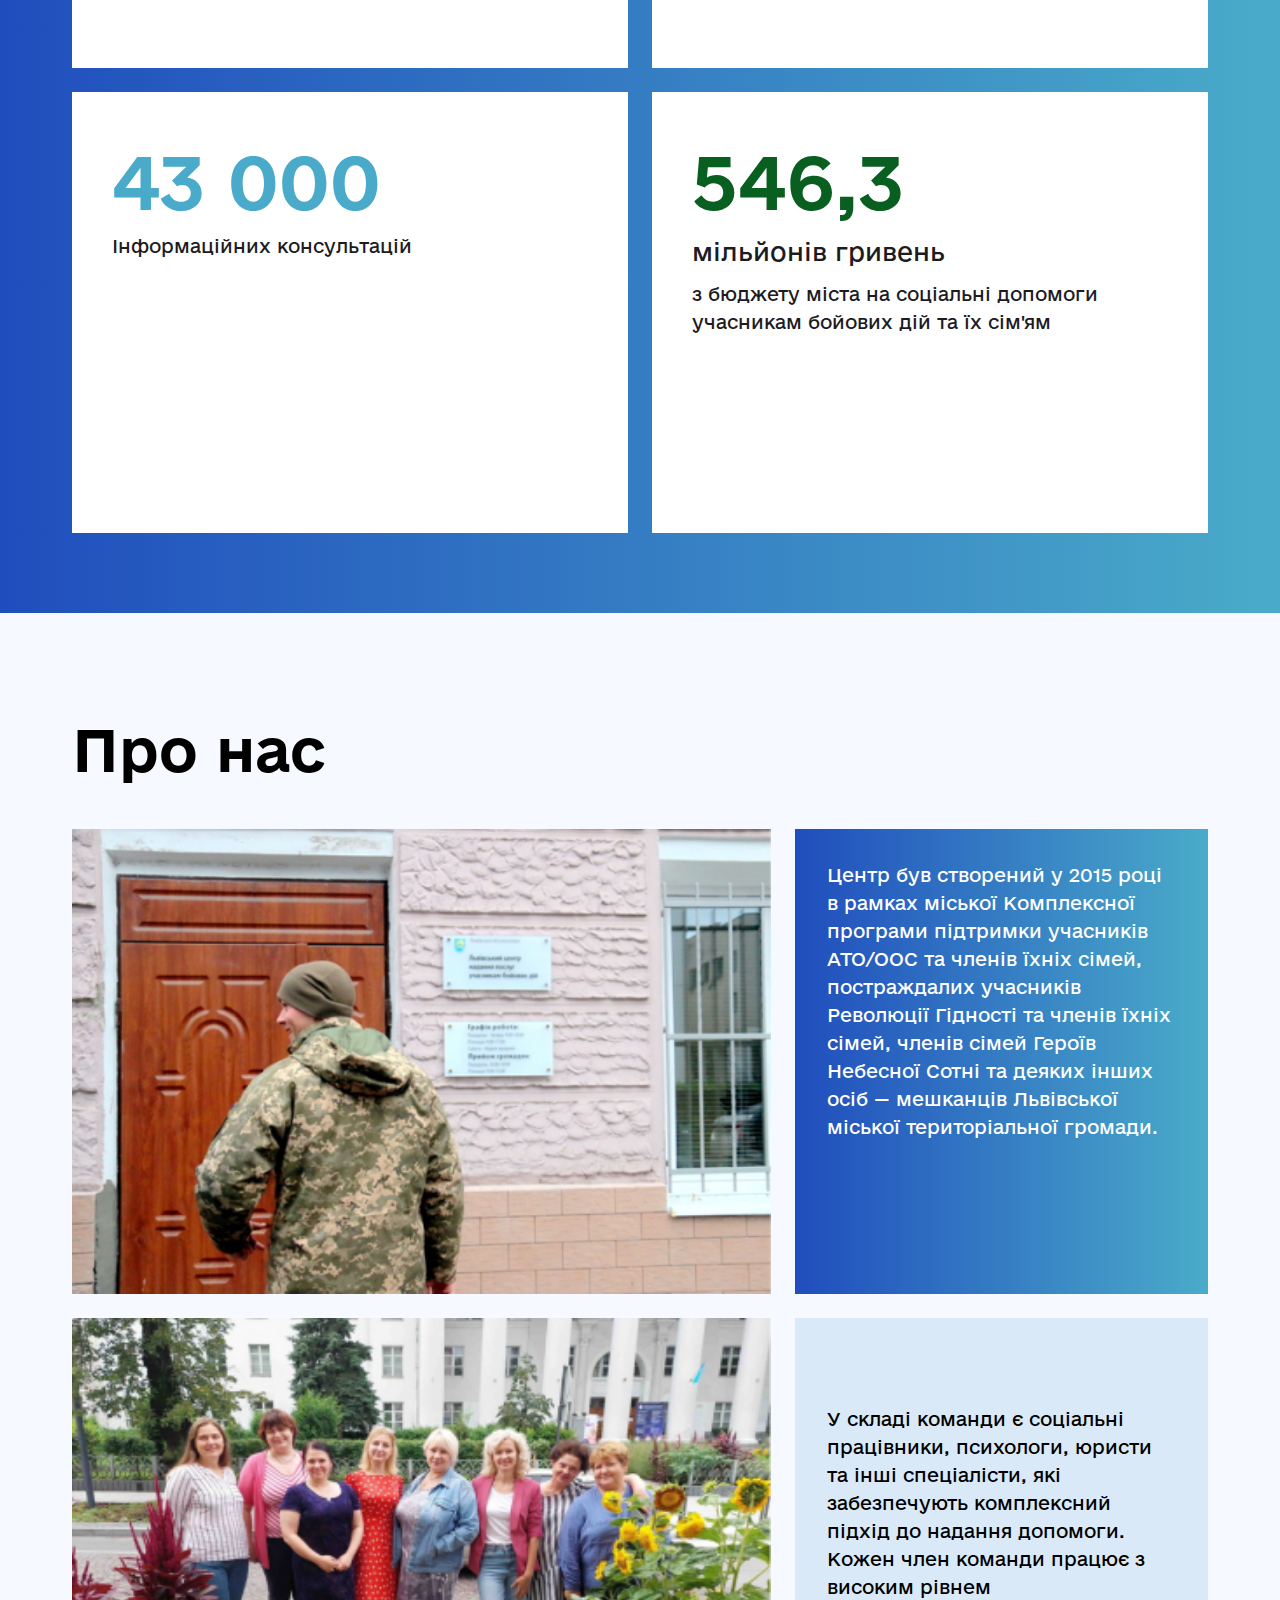
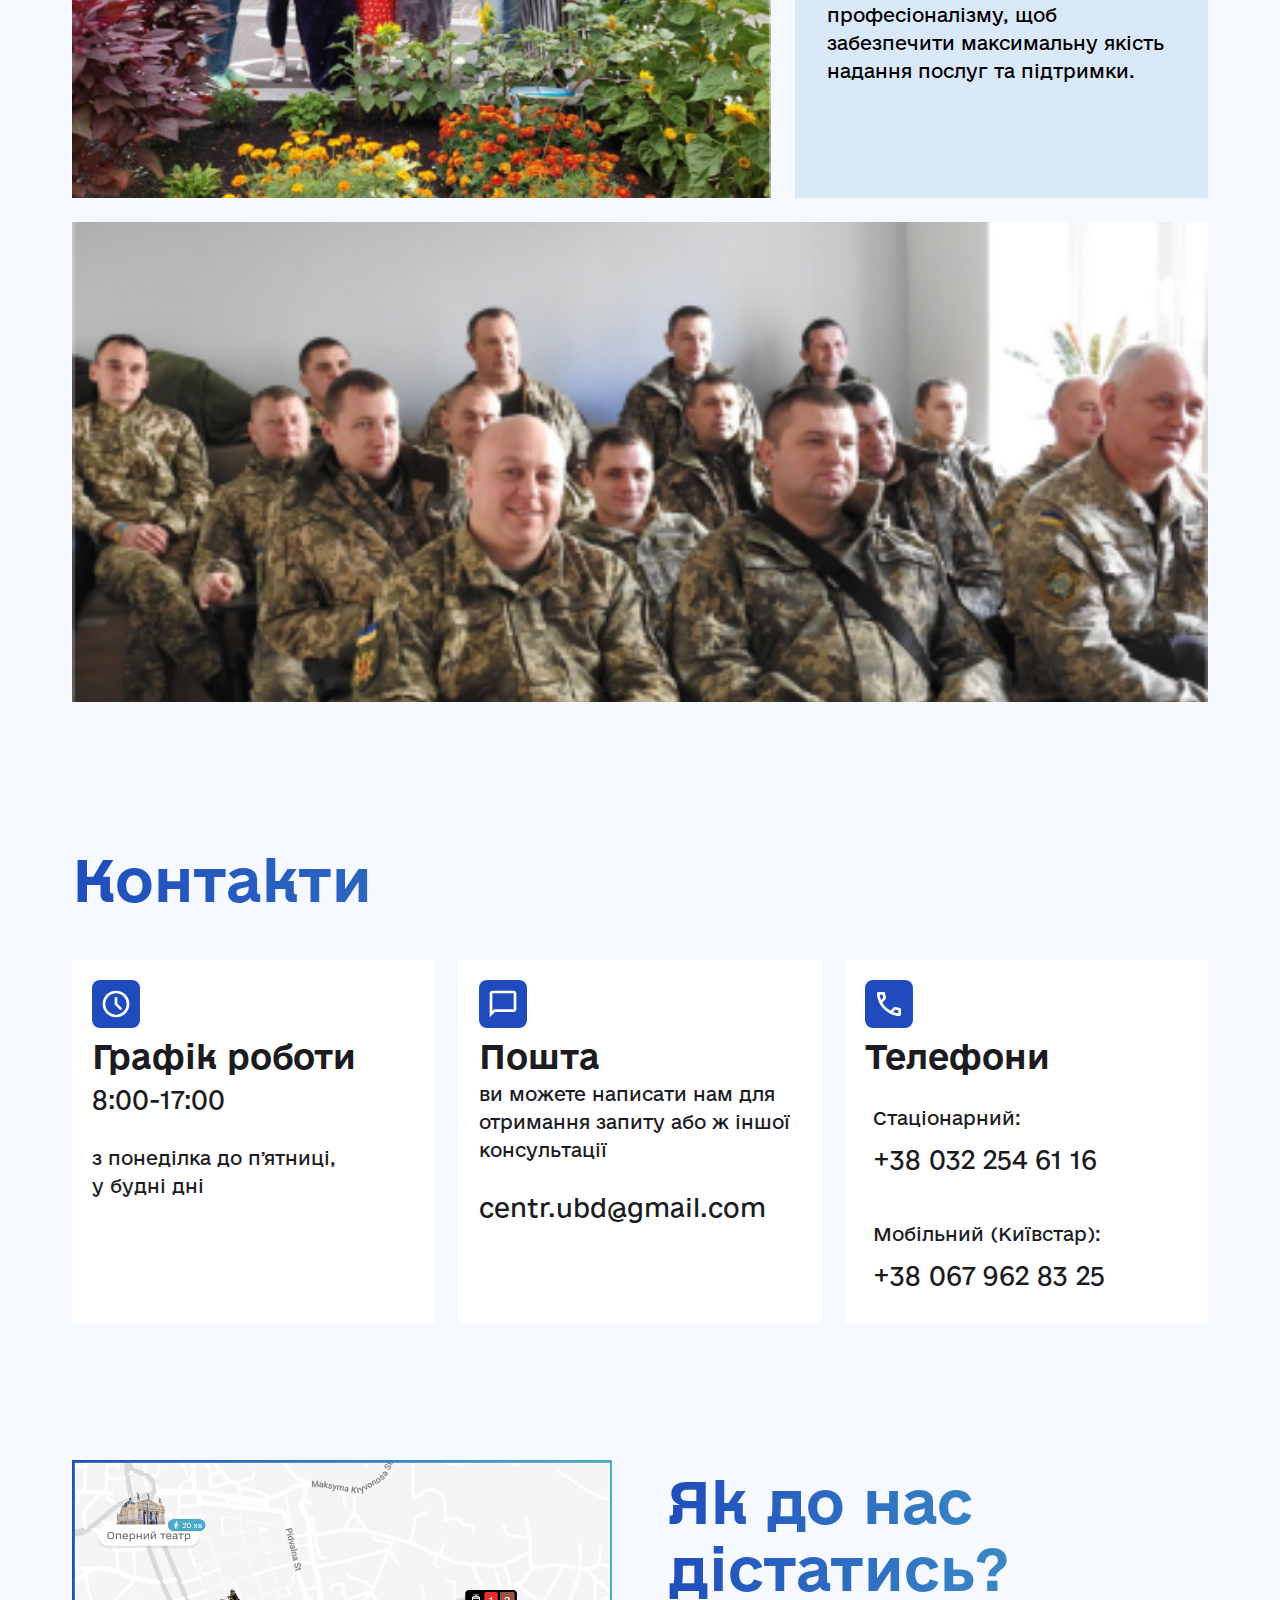
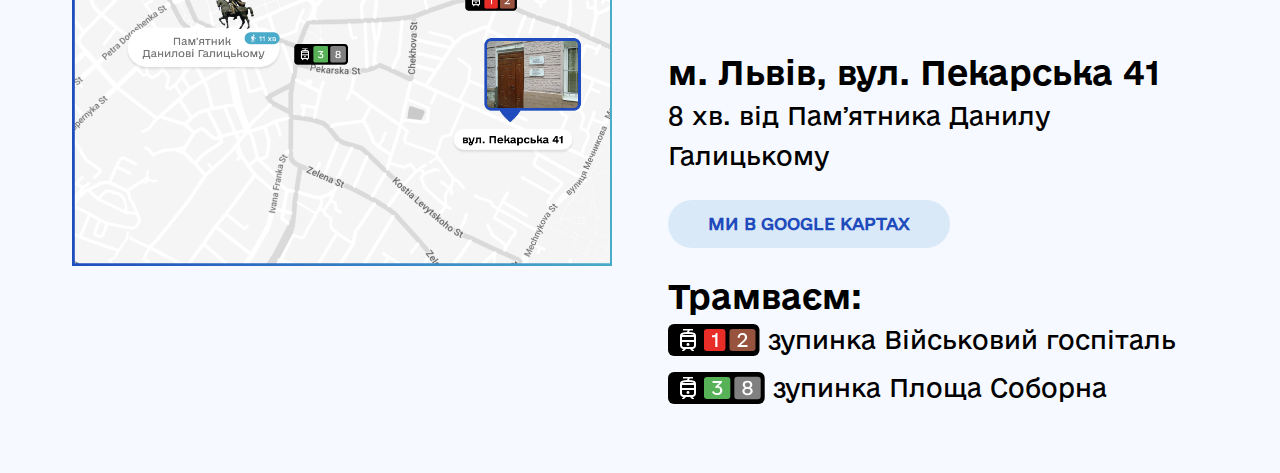
==== commit 1ccd5299: "Update index.html" ====
--- a/index.html
+++ b/index.html
@@ -71,7 +71,7 @@
 
                 <div id="white_gradient"></div>
 
-            <img src="./assets/ images/hero-map.png" alt="Карта України" title="Карта"> 
+            <img src="./assets/images/hero-map.png" alt="Карта України" title="Карта"> 
         </section>
 
         <section id="services_section">
